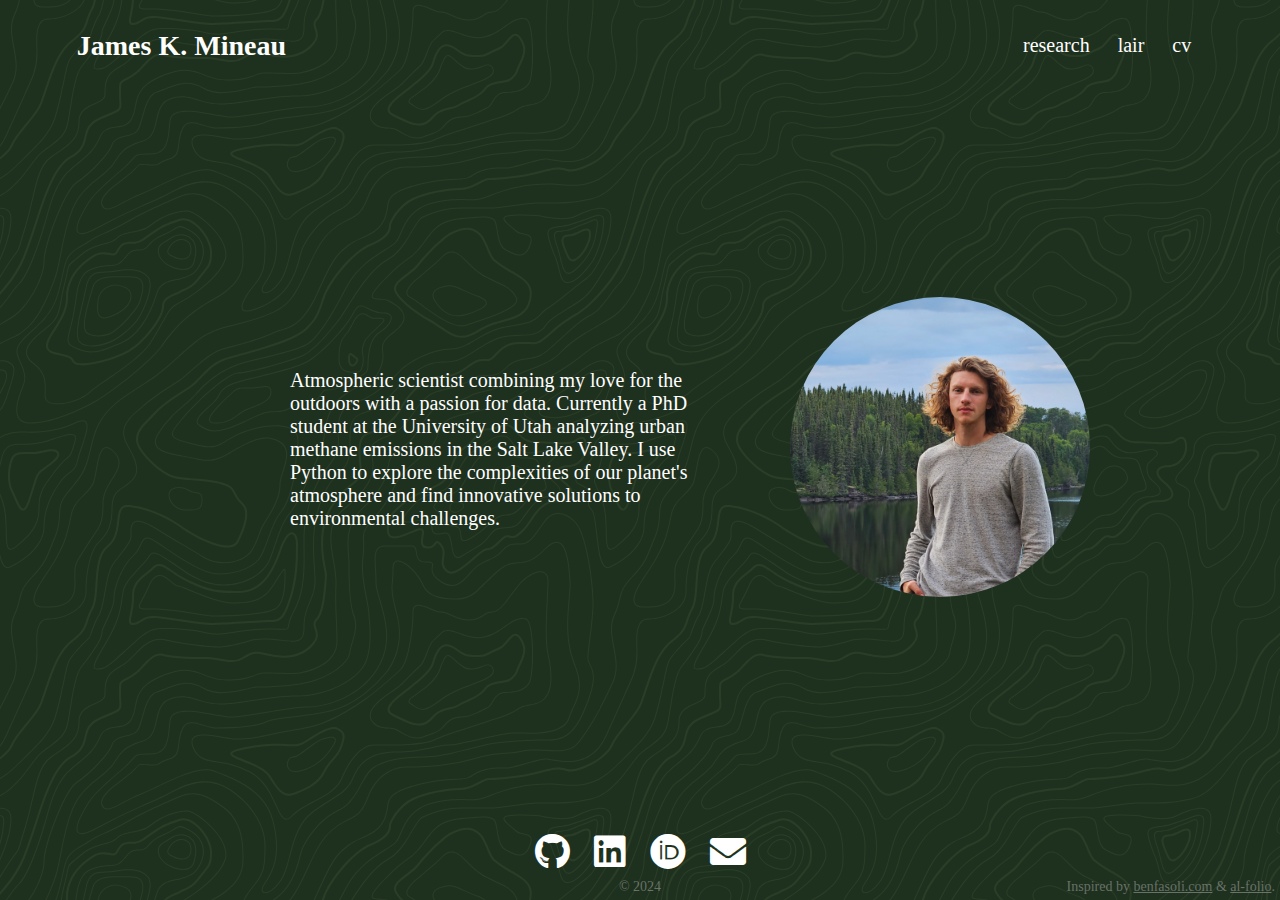
==== index.html @ b0f65f7c "landing page" ====
<!DOCTYPE html>

<html lang="en">
  <head>
    <meta charset="UTF-8">
    <meta name="viewport" content="width=device-width, initial-scale=1.0">
    <title>James Mineau</title>
    <link rel="stylesheet" href="styles.css">
    <link rel="stylesheet" href="https://cdnjs.cloudflare.com/ajax/libs/font-awesome/5.15.3/css/all.min.css">
  </head>
  <body>
    <section class="landing">
      <nav>
        <a href="index.html">
          <h1>James K. Mineau</h1>
        </a>
        <div class="nav-links">
          <ul>
            <li><a href="research">research</a></li>
            <li><a href="https://jamesmineau.chpc.utah.edu/lair">lair</a></li>
            <li><a href="cv">cv</a></li>
        </div>
      </nav>
      <main class="landing-content">
        <div class="landing-text">
          <p>Atmospheric scientist combining my love for the outdoors with a passion for data.
             Currently a PhD student at the University of Utah analyzing urban methane emissions in the Salt Lake Valley.
             I use Python to explore the complexities of our planet's atmosphere and find innovative solutions to environmental challenges.
            </p>
        </div>
        <div class="landing-image">
          <img src="assets/images/james.jpg" alt="James K. Mineau">
        </div>
      </main>
      <footer>
        <div class="footer-content">
          <div class="icons-container">
            <a class="footer-icon" href="https://github.com/jmineau" target="_blank"><i class="fab fa-github"></i></a>
            <a class="footer-icon" href="https://linkedin.com/in/james-mineau" target="_blank"><i class="fab fa-linkedin"></i></a>
            <a class="footer-icon" href="https://orcid.org/0000-0002-2289-2252" target="_blank"><i class="fab fa-orcid"></i></a>
            <a class="footer-icon" href="mailto:James.Mineau@utah.edu" target="_blank"><i class="fas fa-envelope"></i></a>
          </div>
          <div class="footer-text">
            <div class="footer-textbox"></div>
            <div class="footer-textbox copyright">
              <p>&copy; 2024</p>
            </div>
            <div class="footer-textbox attribution">
              <p>Inspired by <a href="https://benfasoli.com/">benfasoli.com</a> & <a href="https://github.com/alshedivat/al-folio\">al-folio</a>.</p>
            </div>
          </div>
        </div>
      </footer>
    </section>
  </body>
</html>
---- styles.css ----
* {
    margin: 0;
    padding: 0;
}

.landing {
    display: flex;
    flex-direction: column;
    justify-content: space-between;
    min-height: 100vh;
    width: 100%;
    /*Topography background from heropatterns.com (idea credit: Ben Fasoli)*/
    background-color: #1e301e;
    background-image: url("data:image/svg+xml,%3Csvg xmlns='http://www.w3.org/2000/svg' width='600' height='600' viewBox='0 0 600 600'%3E%3Cpath fill='%2396b56d' fill-opacity='0.1' d='M600 325.1v-1.17c-6.5 3.83-13.06 7.64-14.68 8.64-10.6 6.56-18.57 12.56-24.68 19.09-5.58 5.95-12.44 10.06-22.42 14.15-1.45.6-2.96 1.2-4.83 1.9l-4.75 1.82c-9.78 3.75-14.8 6.27-18.98 10.1-4.23 3.88-9.65 6.6-16.77 8.84-1.95.6-3.99 1.17-6.47 1.8l-6.14 1.53c-5.29 1.35-8.3 2.37-10.54 3.78-3.08 1.92-6.63 3.26-12.74 5.03a384.1 384.1 0 0 1-4.82 1.36c-2.04.58-3.6 1.04-5.17 1.52a110.03 110.03 0 0 0-11.2 4.05c-2.7 1.15-5.5 3.93-8.78 8.4a157.68 157.68 0 0 0-6.15 9.2c-5.75 9.07-7.58 11.74-10.24 14.51a50.97 50.97 0 0 1-4.6 4.22c-2.33 1.9-10.39 7.54-11.81 8.74a14.68 14.68 0 0 0-3.67 4.15c-1.24 2.3-1.9 4.57-2.78 8.87-2.17 10.61-3.52 14.81-8.2 22.1-4.07 6.33-6.8 9.88-9.83 12.99-.47.48-.95.96-1.5 1.48l-3.75 3.56c-1.67 1.6-3.18 3.12-4.86 4.9a42.44 42.44 0 0 0-9.89 16.94c-2.5 8.13-2.72 15.47-1.76 27.22.47 5.82.51 6.36.51 8.18 0 10.51.12 17.53.63 25.78.24 4.05.56 7.8.97 11.22h.9c-1.13-9.58-1.5-21.83-1.5-37 0-1.86-.04-2.4-.52-8.26-.94-11.63-.72-18.87 1.73-26.85a41.44 41.44 0 0 1 9.65-16.55c1.67-1.76 3.18-3.27 4.83-4.85.63-.6 3.13-2.96 3.75-3.57a71.6 71.6 0 0 0 1.52-1.5c3.09-3.16 5.86-6.76 9.96-13.15 4.77-7.42 6.15-11.71 8.34-22.44.86-4.21 1.5-6.4 2.68-8.6.68-1.25 1.79-2.48 3.43-3.86 1.38-1.15 9.43-6.8 11.8-8.72 1.71-1.4 3.26-2.81 4.7-4.3 2.72-2.85 4.56-5.54 10.36-14.67a156.9 156.9 0 0 1 6.1-9.15c3.2-4.33 5.9-7.01 8.37-8.07 3.5-1.5 7.06-2.77 11.1-4.02a233.84 233.84 0 0 1 7.6-2.2l2.38-.67c6.19-1.79 9.81-3.16 12.98-5.15 2.14-1.33 5.08-2.33 10.27-3.65l6.14-1.53c2.5-.63 4.55-1.2 6.52-1.82 7.24-2.27 12.79-5.06 17.15-9.05 4.05-3.72 9-6.2 18.66-9.9l4.75-1.82c1.87-.72 3.39-1.31 4.85-1.91 10.1-4.15 17.07-8.32 22.76-14.4 6.05-6.45 13.95-12.4 24.49-18.92 1.56-.96 7.82-4.6 14.15-8.33v-64.58c-4 8.15-8.52 14.85-12.7 17.9-2.51 1.82-5.38 4.02-9.04 6.92a1063.87 1063.87 0 0 0-6.23 4.98l-1.27 1.02a2309.25 2309.25 0 0 1-4.87 3.9c-7.55 6-12.9 10.05-17.61 13.19-3.1 2.06-3.86 2.78-8.06 7.13-5.84 6.07-11.72 8.62-29.15 10.95-11.3 1.5-20.04 4.91-30.75 11.07-1.65.94-7.27 4.27-6.97 4.1-2.7 1.58-4.69 2.69-6.64 3.66-5.63 2.8-10.47 4.17-15.71 4.17-17.13 0-41.44 11.51-51.63 22.83-12.05 13.4-31.42 27.7-45.25 31.16-7.4 1.85-11.85 7.05-14.04 14.69-1.26 4.4-1.58 8.28-1.58 13.82 0 .82.01.98.24 3.63.45 5.18.35 8.72-.77 13.26-1.53 6.2-4.89 12.6-10.59 19.43-13.87 16.65-22.88 46.58-22.88 71.68 0 2.39.02 4.26.06 8.75.12 10.8.1 15.8-.22 21.95-.56 11.18-2.09 20.73-5 29.3h-1.05c2.94-8.56 4.49-18.12 5.05-29.35.31-6.13.34-11.1.22-21.9-.04-4.48-.06-6.36-.06-8.75 0-25.32 9.07-55.47 23.12-72.32 5.6-6.72 8.88-12.99 10.38-19.03 1.09-4.4 1.18-7.85.74-12.93-.23-2.7-.24-2.86-.24-3.72 0-5.62.32-9.57 1.62-14.1 2.28-7.95 6.97-13.44 14.76-15.39 13.6-3.4 32.82-17.59 44.75-30.84C409 360.14 433.58 348.5 451 348.5c5.07 0 9.77-1.33 15.26-4.07 1.93-.96 3.9-2.05 6.58-3.62-.3.18 5.33-3.16 6.98-4.11 10.82-6.21 19.66-9.67 31.11-11.2 17.23-2.3 22.9-4.75 28.57-10.64 4.25-4.41 5.04-5.16 8.22-7.28 4.68-3.11 10.01-7.14 17.55-13.14a1113.33 1113.33 0 0 0 4.86-3.89l1.28-1.02a4668.54 4668.54 0 0 1 6.23-4.98c3.67-2.9 6.55-5.12 9.07-6.95 4.37-3.19 9.16-10.56 13.29-19.4v66.9zm0-116.23c-.62.01-1.27.06-1.95.13-6.13.63-13.83 3.45-21.83 7.45-3.64 1.82-8.46 2.67-14.17 2.71-4.7.04-9.72-.47-14.73-1.33-1.7-.3-3.26-.61-4.67-.93a31.55 31.55 0 0 0-3.55-.57 273.4 273.4 0 0 0-16.66-.88c-10.42-.16-17.2.74-17.97 2.73-.38.97.6 2.55 3.03 4.87 1.01.97 2.22 2.03 4.04 3.55a1746.07 1746.07 0 0 0 4.79 4.02c1.39 1.2 3.1 1.92 5.5 2.5.7.16.86.2 2.64.54 3.53.7 5.03 1.25 6.15 2.63 1.41 1.76 1.4 4.54-.15 8.88-2.44 6.83-5.72 10.05-10.19 10.33-3.63.23-7.6-1.29-14.52-5.06-4.53-2.47-6.82-7.3-8.32-15.26-.17-.87-.32-1.78-.5-2.86l-.43-2.76c-1.05-6.58-1.9-9.2-3.73-10.11-.81-.4-1.59-.74-2.36-1-2.27-.77-4.6-1.02-8.1-.92-2.29.07-14.7 1-13.77.93-20.55 1.37-28.8 5.05-37.09 14.99a133.07 133.07 0 0 0-4.25 5.44l-2.3 3.09-2.51 3.32c-4.1 5.36-7.06 8.48-10.39 11.12-.65.52-1.33 1.04-2.13 1.62l-4.11 2.94a106.8 106.8 0 0 0-5.16 3.99c-4.55 3.74-9.74 8.6-16.25 15.38-8.25 8.58-11.78 13.54-11.7 15.95.07 1.65 1.64 2.11 6.79 2.38 1.61.09 2.15.12 2.98.2 2.95.24 5.09.73 6.81 1.68 7.48 4.15 11.63 7.26 13.95 11.58 3.3 6.15.8 12.88-8.89 20.26-8.28 6.3-11.1 10.37-11.31 14.96-.06 1.17 0 1.93.26 4.43.69 6.47.25 10.65-2.8 17.42a44.23 44.23 0 0 1-4.16 7.53c-2.82 3.97-5.47 5.74-10.6 7.69-.43.16-3.34 1.23-4.27 1.59-1.8.68-3.38 1.36-5.01 2.14-4.18 2-8.4 4.6-13.1 8.24-8.44 6.51-13.23 14.56-15.98 25.06-1.1 4.2-1.55 6.81-2.8 15.21-1.26 8.6-2.17 12.64-4.08 16.55-2.1 4.28-11.93 26.59-12.97 28.88a382.7 382.7 0 0 1-6.37 13.41c-4.07 8.11-7.61 14.07-10.73 17.81-5.38 6.46-8.98 14.37-13.77 28.42a810.14 810.14 0 0 0-1.89 5.6c-1.8 5.35-2.96 8.6-4.26 11.85-6.13 15.32-25.43 26.31-46.46 26.31-11.2 0-20.58-2.74-31.02-8.55-5.6-3.13-4.55-2.42-22.26-14.54-14.33-9.8-17.7-10.73-20.47-6.9-.37.5-1.81 2.74-1.83 2.77a52.24 52.24 0 0 1-4.94 5.9c-.73.79-5.52 5.87-6.97 7.45-2.38 2.6-4.3 4.81-5.98 6.93a45.6 45.6 0 0 0-5.08 7.66c-1.29 2.57-1.9 5.25-2.66 10.6a997.6 997.6 0 0 1-.46 3.18h-1l.47-3.32c.77-5.45 1.4-8.2 2.75-10.9a46.54 46.54 0 0 1 5.2-7.84c1.7-2.14 3.63-4.38 6.03-6.98 1.45-1.59 6.24-6.68 6.96-7.46a51.58 51.58 0 0 0 4.84-5.78s1.47-2.26 1.86-2.8c3.25-4.5 7.08-3.44 21.84 6.67 17.67 12.08 16.62 11.38 22.19 14.48 10.3 5.73 19.5 8.43 30.53 8.43 20.65 0 39.57-10.77 45.54-25.69a219.7 219.7 0 0 0 4.24-11.8 6752.32 6752.32 0 0 0 1.88-5.6c4.83-14.16 8.47-22.14 13.96-28.73 3.05-3.66 6.56-9.57 10.6-17.61 1.97-3.93 4.04-8.31 6.35-13.38 1.03-2.28 10.88-24.61 12.98-28.91 1.85-3.79 2.75-7.76 4-16.25 1.24-8.44 1.7-11.07 2.81-15.32 2.8-10.7 7.71-18.94 16.33-25.6a73.18 73.18 0 0 1 13.29-8.35c1.66-.8 3.27-1.48 5.08-2.18.94-.36 3.86-1.43 4.28-1.59 4.95-1.88 7.44-3.55 10.14-7.33 1.35-1.9 2.68-4.3 4.06-7.37 2.97-6.58 3.39-10.59 2.72-16.9a27.13 27.13 0 0 1-.27-4.58c.22-4.94 3.21-9.24 11.7-15.7 9.33-7.11 11.66-13.34 8.62-19-2.2-4.09-6.25-7.12-13.55-11.17-1.57-.88-3.6-1.33-6.42-1.57-.8-.07-1.34-.1-2.95-.19-5.77-.3-7.63-.85-7.72-3.34-.1-2.81 3.5-7.87 11.97-16.69 6.53-6.8 11.75-11.69 16.33-15.45 1.79-1.47 3.42-2.72 5.2-4.03l4.12-2.94c.79-.58 1.46-1.08 2.1-1.59 3.26-2.6 6.16-5.65 10.21-10.94a383.2 383.2 0 0 0 2.5-3.32l2.31-3.09c1.8-2.39 3.04-4 4.29-5.48 8.47-10.17 16.98-13.96 37.27-15.3-.44.02 12-.9 14.32-.98 3.62-.1 6.05.16 8.46.98.8.27 1.62.62 2.47 1.04 2.27 1.14 3.17 3.87 4.27 10.85l.44 2.76c.17 1.07.33 1.97.5 2.83 1.44 7.69 3.62 12.29 7.8 14.57 6.76 3.68 10.6 5.15 13.99 4.94 4-.25 6.99-3.17 9.3-9.67 1.45-4.04 1.46-6.49.32-7.92-.9-1.12-2.28-1.62-5.57-2.27a55.8 55.8 0 0 1-2.67-.55c-2.54-.6-4.39-1.4-5.93-2.71a252.63 252.63 0 0 0-4.78-4.01 84.35 84.35 0 0 1-4.08-3.6c-2.73-2.6-3.86-4.43-3.28-5.95 1.02-2.64 7.82-3.54 18.93-3.37a230.56 230.56 0 0 1 16.73.88c2.76.39 3.2.49 3.68.6 1.4.3 2.95.62 4.62.91a82.9 82.9 0 0 0 14.56 1.32c5.56-.04 10.24-.86 13.73-2.6 8.1-4.05 15.89-6.9 22.17-7.56.7-.07 1.4-.11 2.05-.13v1zm0-100.94v1.5c-8.62 16.05-17.27 29.55-23.65 35.92-3.19 3.2-7.62 4.9-13.54 5.56-4.45.48-8.28.4-19.18-.2-9.91-.55-15.32-.44-20.52.78a84.05 84.05 0 0 1-15 2.11l-2.25.14c-12.49.75-19.37 1.78-32.72 5.74-4.5 1.33-9.27 2.49-14.3 3.48a246.27 246.27 0 0 1-32.6 3.97c-7.56.45-13.21.57-20.24.57-5.4 0-11.9 1.61-18 5.18-8.3 4.87-15.06 12.87-19.53 24.5a68.57 68.57 0 0 1-4.56 9.8c-3.6 6.2-6.92 8.99-13.38 12.18l-4.03 1.96a64.48 64.48 0 0 0-15.16 10.25c-8.2 7.33-13.72 16.63-22.54 35.6l-2.08 4.49c-7.3 15.7-11.5 23.3-17.35 29.87-7.7 8.66-20.25 14.42-40.31 20.08-4.37 1.23-19.04 5.08-19.24 5.13-6.92 1.87-11.68 3.34-15.63 4.92-10.55 4.22-18.71 10.52-36.38 26.52l-1.7 1.54c-8.58 7.76-13.41 11.9-18.81 15.88-3.95 2.9-8 5.67-12.97 8.91-2.06 1.34-10.3 6.6-12.33 7.94-11.52 7.5-18.53 13.04-24.62 20.08a62.01 62.01 0 0 0-6.44 8.85c-4.13 6.91-6.27 13.15-9.2 25.11l-1.54 6.26c-.6 2.45-1.15 4.54-1.72 6.58-2.97 10.7-6.9 17.36-14.78 26.91L69.6 491a148.51 148.51 0 0 0-4.19 5.3 23.9 23.9 0 0 0-3.44 6.28c-1.16 3.23-1.52 5.9-1.87 11.94-.58 10.05-1.42 15.04-4.63 22.67-1.57 3.72-5.66 14.02-6.41 15.8a73.46 73.46 0 0 1-3.57 7.4c-2.88 5.14-6.71 10.12-13.12 16.95-5.96 6.36-8.87 10.9-10.61 16a56.88 56.88 0 0 0-1.38 4.82l-.46 1.84h-1.03l.52-2.08c.52-2.09.92-3.49 1.4-4.9 1.8-5.25 4.78-9.9 10.84-16.36 6.35-6.78 10.13-11.7 12.97-16.77a72.5 72.5 0 0 0 3.52-7.29c.75-1.76 4.84-12.06 6.4-15.8 3.17-7.5 3.99-12.4 4.56-22.33.35-6.14.72-8.88 1.93-12.23a24.9 24.9 0 0 1 3.58-6.54c1.27-1.7 2.6-3.37 4.22-5.34l4.11-4.95c7.8-9.46 11.66-16 14.59-26.54.56-2.04 1.1-4.12 1.71-6.56l1.53-6.26c2.96-12.04 5.13-18.36 9.32-25.39 1.84-3.08 4-6.05 6.54-8.99 6.17-7.12 13.24-12.7 24.83-20.26 2.05-1.33 10.28-6.6 12.33-7.94 4.96-3.22 9-5.98 12.92-8.87 5.37-3.95 10.19-8.08 18.74-15.82l1.7-1.54c17.76-16.09 25.98-22.43 36.67-26.7 4-1.6 8.8-3.09 15.75-4.96.21-.06 14.87-3.9 19.22-5.13 19.9-5.61 32.32-11.31 39.85-19.78 5.76-6.48 9.93-14.02 17.18-29.64l2.09-4.5c8.87-19.07 14.44-28.46 22.77-35.9a65.48 65.48 0 0 1 15.38-10.4l4.04-1.97c6.3-3.1 9.47-5.77 12.96-11.77a67.6 67.6 0 0 0 4.48-9.67c4.56-11.84 11.47-20.02 19.97-25 6.25-3.66 12.93-5.32 18.5-5.32 7.01 0 12.65-.12 20.17-.57a245.3 245.3 0 0 0 32.47-3.96c5-.98 9.75-2.13 14.22-3.45 13.43-3.98 20.38-5.02 32.94-5.78l2.24-.14c5.76-.37 9.8-.9 14.85-2.09 5.31-1.25 10.79-1.35 22.6-.7 9.04.5 12.84.58 17.21.1 5.71-.62 9.94-2.26 12.95-5.26 6.44-6.45 15.3-20.37 24.35-36.72zm0 450.21c-1.28-4.6-2.2-10.55-3.33-20.25l-.24-2.04-.23-2.03c-1.82-15.7-3.07-21.98-5.55-24.47-2.46-2.46-3.04-5.03-2.52-8.64.1-.6.18-1.1.39-2.15.69-3.54.77-5.04.08-6.84-.91-2.38-3.31-4.41-7.79-6.26-5.08-2.09-6.52-4.84-4.89-8.44.66-1.45 1.79-3.02 3.52-5.01 1.04-1.2 5.48-5.96 5.08-5.53 6.15-6.7 8.98-11.34 8.98-16.48a15.2 15.2 0 0 1 6.5-12.89v1.26a14.17 14.17 0 0 0-5.5 11.63c0 5.47-2.93 10.29-9.24 17.16.38-.42-4.04 4.33-5.07 5.5-1.67 1.93-2.75 3.43-3.36 4.77-1.37 3.04-.23 5.22 4.36 7.1 4.71 1.95 7.32 4.16 8.34 6.83.78 2.04.7 3.67-.03 7.4-.2 1.03-.3 1.51-.38 2.09-.48 3.33.03 5.59 2.23 7.8 2.74 2.74 3.98 8.96 5.84 25.06l.24 2.03.23 2.04c.82 7.01 1.53 12.06 2.34 16.03v4.33zm0-62.16c-1.4-3.13-4.43-9.9-4.95-11.17-1.02-2.53-1.25-3.8-.91-5.18.2-.84 2.05-4.68 2.32-5.33a70.79 70.79 0 0 0 3.54-11.2v3.99a62.82 62.82 0 0 1-2.62 7.6c-.31.75-2.09 4.46-2.27 5.18-.28 1.12-.08 2.22.87 4.57.41 1.02 2.5 5.7 4.02 9.09v2.45zm0-85.09c-1.65 1.66-3.66 2.9-6.4 4.13-.25.1-13.97 5.47-20.4 8.43-9.35 4.32-16.7 5.9-23.03 5.25-5.08-.53-9.02-2.25-14.77-5.92l-3.2-2.07a77.4 77.4 0 0 0-5.44-3.27c-4.05-2.18-3.25-5.8 1.47-10.47 3.71-3.68 9.6-7.93 18.73-13.8l4.46-2.82c17.95-11.33 18.22-11.5 22.27-14.74 11.25-9 19.69-14.02 26.31-15.1v1.02c-6.37 1.1-14.62 6-25.69 14.86-4.1 3.28-4.34 3.44-22.36 14.8a652.4 652.4 0 0 0-4.45 2.83c-9.07 5.83-14.92 10.05-18.57 13.66-4.31 4.28-4.95 7.13-1.7 8.88 1.7.91 3.29 1.88 5.5 3.3l3.2 2.08c5.64 3.59 9.45 5.25 14.34 5.76 6.13.64 13.32-.9 22.52-5.15 6.46-2.98 20.18-8.35 20.4-8.44 3.04-1.37 5.1-2.71 6.81-4.69v1.47zm0-41.37v1c-6.56.26-12.11 3.13-19.71 9.08l-4.63 3.68a51.87 51.87 0 0 1-4.4 3.14c-.82.52-5.51 3.33-6.22 3.76-3.31 2-6.15 3.8-8.87 5.6a112.61 112.61 0 0 0-8.16 5.92c-4.61 3.72-7.4 6.9-7.97 9.35-.63 2.67 1.48 4.53 7.05 5.46 10.7 1.78 20.92-.05 30.45-4.65a61.96 61.96 0 0 0 17.1-12.2 41.8 41.8 0 0 0 5.36-7.42v1.92a38.94 38.94 0 0 1-4.64 6.19 62.95 62.95 0 0 1-17.39 12.41c-9.7 4.68-20.13 6.55-31.05 4.73-6.06-1-8.65-3.29-7.85-6.67.64-2.74 3.53-6.05 8.31-9.9 2.35-1.9 5.1-3.88 8.24-5.97 2.73-1.82 5.58-3.61 8.9-5.62.72-.44 5.4-3.24 6.22-3.75 1.26-.8 2.6-1.76 4.3-3.09.8-.62 3.9-3.1 4.63-3.67 7.77-6.1 13.49-9.04 20.33-9.3zm0-154.6v1c-1.75-.24-4.3.23-7.82 1.55-10.01 3.75-13.8 5.07-19.15 6.76-1.78.56-2.63.83-3.87 1.24-1.48.5-3.16.76-6.74 1.16a1550.34 1550.34 0 0 0-2.64.3c-7.8.94-11.28 2.47-11.28 6.07 0 4.45 2.89 13.18 7.96 25.81a57.34 57.34 0 0 1 2.33 7.6 258.32 258.32 0 0 1 .84 3.46c1.86 7.62 3.17 10.71 5.56 11.67 2.21.88 4.7.6 7.47-.72 3.48-1.69 7.22-4.94 11.2-9.47 1.52-1.7 2.97-3.49 4.59-5.57l3.16-4.1c2.59-3.23 6.07-12.21 8.39-20.23v3.45c-2.29 7.2-5.27 14.5-7.61 17.41-.44.55-2.67 3.46-3.15 4.09-1.63 2.1-3.1 3.9-4.62 5.62-4.08 4.61-7.9 7.94-11.53 9.7-2.99 1.44-5.77 1.75-8.28.74-2.84-1.13-4.2-4.34-6.15-12.35a2097.48 2097.48 0 0 1-.84-3.46c-.8-3.2-1.47-5.45-2.28-7.46-5.14-12.8-8.04-21.55-8.04-26.19 0-4.37 3.84-6.06 12.16-7.07a160.9 160.9 0 0 1 2.65-.3c3.5-.39 5.15-.64 6.53-1.1 1.26-.42 2.1-.7 3.88-1.26 5.34-1.68 9.11-3 19.1-6.74 3.53-1.32 6.22-1.84 8.18-1.61zM0 292c10.13-11.31 18.13-23.2 23.07-35.39 3.3-8.14 6.09-16.12 10.81-30.55l1.59-4.84c6.53-19.94 10.11-29.82 14.77-39.56 6.07-12.72 12.55-21.18 20.27-25.54 6.66-3.76 10.2-7.86 12.22-13.15a46.6 46.6 0 0 0 1.86-6.58c1.23-5.2 2.05-7.59 3.93-10.36 2.45-3.62 6.27-6.53 12.1-8.96 15.78-6.58 16.73-7.04 18.05-9.01.65-.98.83-2.15.74-4.51-.03-.73-.23-3.82-.24-4A93.8 93.8 0 0 1 119 94c0-10.04.18-11.37 2.37-13.15.52-.42 1.13-.8 2.07-1.3.27-.14 2.18-1.12 2.84-1.48a68.4 68.4 0 0 0 9.12-5.87c2.06-1.54 2.64-2.14 8.01-7.93 3.78-4.09 6.21-6.36 8.96-8.12 3.64-2.33 7.2-3.12 10.9-2.11 4.4 1.2 10.81 2 18.78 2.46 6.9.4 12.9.5 21.95.5 4.87 0 8.97.47 15.4 1.57 7.77 1.33 9.3 1.54 12.38 1.54 4.05 0 7.43-.88 10.68-2.95 5.06-3.22 8.11-4.67 11.2-5.2 3.62-.64 4.77-.46 16.55 2.06 17.26 3.7 30.85 1.36 41.06-9.7 5.1-5.53 5.48-8.9 3.48-14.8-.83-2.42-1.03-3.1-1.17-4.3-.29-2.52.5-4.71 2.71-6.93 2.65-2.65 4.72-9.17 6.22-18.29h2.03c-1.56 9.71-3.77 16.65-6.83 19.7-1.79 1.8-2.36 3.39-2.14 5.28.11 1 .3 1.63 1.07 3.9 2.22 6.53 1.76 10.66-3.9 16.8-10.77 11.66-25.07 14.13-42.95 10.3-11.42-2.45-12.55-2.62-15.78-2.06-2.77.48-5.62 1.84-10.47 4.92a20.93 20.93 0 0 1-11.76 3.27c-3.25 0-4.81-.22-12.73-1.57C212.74 59.46 208.73 59 204 59c-9.1 0-15.11-.1-22.07-.5-8.09-.47-14.62-1.29-19.2-2.54-5.62-1.53-10.17 1.38-17.85 9.66-5.5 5.94-6.08 6.53-8.28 8.18a70.38 70.38 0 0 1-9.38 6.03c-.68.37-2.58 1.35-2.84 1.49-.84.44-1.35.76-1.75 1.08C121.16 83.6 121 84.8 121 94c0 1.85.06 3.54.17 5.44 0 .17.2 3.28.24 4.03.1 2.75-.13 4.29-1.08 5.71-1.67 2.5-2.27 2.8-18.95 9.74-5.48 2.29-8.99 4.96-11.2 8.24-1.71 2.51-2.47 4.73-3.64 9.7-.83 3.5-1.21 4.92-1.94 6.83-2.18 5.73-6.05 10.19-13.1 14.18-7.3 4.12-13.55 12.28-19.46 24.66-4.6 9.64-8.17 19.46-14.67 39.32l-1.58 4.84c-4.75 14.47-7.54 22.48-10.86 30.69-5.28 13.01-13.95 25.65-24.93 37.6v-2.97zm0 78v-.5l1-.01c6.32 0 7.47 5.2 4.6 13.36a60.36 60.36 0 0 1-5.6 11.3v-1.92a57.76 57.76 0 0 0 4.65-9.72c2.69-7.6 1.71-12.02-3.65-12.02-.34 0-.67 0-1 .02v-46.59a340.96 340.96 0 0 0 13.71-8.34c13.66-9.46 29.79-37.6 29.79-53.59 0-18.1 21.57-72.64 32.23-79.42 12.71-8.09 32.24-27.96 35.8-37.75 1.93-5.3 5.5-7.27 14.42-9.37 6.15-1.44 8.64-2.42 10.67-4.79 1.5-1.74 2.72-4.79 4.33-10.3.23-.78 1.9-6.68 2.43-8.46 3.62-12.08 7.3-18.49 13.47-20.39 2.5-.76 3.03-.98 9.74-3.7 7.49-3.03 11.97-4.43 17.12-4.92 6.75-.65 13.13.75 19.55 4.67 5.43 3.32 12.19 4.72 20.17 4.56 6.03-.12 12.2-1.07 19.83-2.8 1.82-.4 7.38-1.74 8.26-1.94 2.69-.6 4.34-.89 5.48-.89 4.97 0 8.93-.05 14.2-.27 7.9-.32 15.56-.92 22.75-1.88 8.5-1.14 15.9-2.73 21.88-4.82 18.9-6.62 32.64-18.3 33.67-27.59.29-2.56.4-2.96 2.79-11.11 2.33-7.95 3.21-12.93 2.72-18.23-.2-2.24-.69-4.38-1.48-6.42-1.5-3.92-2.63-9.4-3.43-16.18h.9c.77 6.47 1.89 11.72 3.47 15.82a24.93 24.93 0 0 1 1.54 6.69c.5 5.46-.4 10.54-2.77 18.6-2.36 8.06-2.47 8.47-2.74 10.95-1.09 9.75-15.1 21.68-34.33 28.41-6.06 2.12-13.52 3.72-22.09 4.87-7.22.96-14.92 1.57-22.83 1.89-5.3.21-9.27.27-14.25.27-1.04 0-2.64.27-5.26.87-.87.2-6.43 1.53-8.26 1.94-7.68 1.73-13.92 2.7-20.03 2.82-8.15.17-15.1-1.27-20.71-4.7-6.23-3.81-12.4-5.16-18.93-4.54-5.04.48-9.44 1.86-16.84 4.86-6.75 2.74-7.29 2.95-9.82 3.73-5.73 1.76-9.28 7.96-12.81 19.72-.53 1.77-2.2 7.66-2.43 8.46-1.66 5.65-2.91 8.78-4.53 10.67-2.22 2.58-4.84 3.62-12.01 5.3-7.8 1.83-11.13 3.66-12.9 8.54-3.65 10.04-23.32 30.06-36.2 38.25C65.94 190 44.5 244.2 44.5 262c0 16.34-16.3 44.78-30.22 54.41-2.14 1.48-8.24 5.12-14.28 8.68v-1.16 46.09zm0-173.7v-1.11c7.42-3.82 14.55-10.23 21.84-18.98 3.8-4.56 14.21-18.78 15.79-20.55 1.8-2.04 4.06-3.96 7.42-6.45 1.08-.8 4.92-3.57 5.49-3.99 9.36-6.85 14-11.96 15.98-19.36.8-2.98 1.54-6.78 2.46-12.3.23-1.44 2-12.46 2.56-15.79 2.87-16.77 5.73-26.79 10.07-32.1C92.46 52.43 101.5 38.13 101.5 33c0-2.54.34-3.35 6.05-15.71.68-1.49 1.25-2.74 1.77-3.93 2.5-5.75 3.9-10.04 4.14-13.36h1c-.23 3.48-1.66 7.87-4.23 13.76-.52 1.2-1.09 2.45-1.78 3.95-5.54 12.01-5.95 12.99-5.95 15.29 0 5.47-9.09 19.84-20.11 33.31-4.2 5.12-7.03 15.06-9.86 31.64-.57 3.33-2.33 14.33-2.57 15.78-.92 5.56-1.67 9.38-2.48 12.4-2.05 7.68-6.82 12.93-16.35 19.91l-5.49 3.98c-3.3 2.45-5.51 4.34-7.27 6.31-1.53 1.73-11.94 15.93-15.76 20.53-7.52 9.02-14.88 15.6-22.61 19.46zm0 361.83v-4.33c.48 2.36 1 4.35 1.6 6.15 2 6.03 4.6 8.26 8.19 6.59C28.76 557.69 43.5 542.4 43.5 527c0-16.2 6.37-31.99 17.1-46.3 1.88-2.5 3.66-4.4 5.53-6 .73-.62 1.45-1.18 2.3-1.8l2-1.43c3.68-2.68 5.32-5.28 7.08-12.59.75-3.07 1.38-5.02 4.2-13.26l.63-1.88c3.24-9.58 4.56-14.97 4.17-18.65-.48-4.43-3.8-5.23-11.3-1.64a81.12 81.12 0 0 1-9.15 3.7c-13.89 4.67-26.96 5.8-42.66 5.42l-1.95-.05-1.45-.02a39.8 39.8 0 0 0-15.05 2.96A21.81 21.81 0 0 0 0 438.37v-1.26a23.55 23.55 0 0 1 4.55-2.57 40.77 40.77 0 0 1 16.92-3.02l1.95.05c15.6.38 28.57-.75 42.32-5.37a80.12 80.12 0 0 0 9.04-3.65c8.04-3.84 12.16-2.85 12.72 2.43.42 3.89-.92 9.34-4.21 19.08l-.64 1.88c-2.8 8.2-3.43 10.15-4.16 13.18-1.82 7.52-3.59 10.34-7.47 13.16l-2 1.43c-.84.6-1.54 1.15-2.25 1.75a35.45 35.45 0 0 0-5.37 5.84c-10.61 14.15-16.9 29.74-16.9 45.7 0 15.88-15 31.45-34.29 40.45-4.3 2.01-7.39-.66-9.56-7.18-.23-.68-.44-1.39-.65-2.13zm0-62.16v-2.45l1.46 3.27c2.1 4.8 3.46 10.33 4.26 16.77.66 5.3.84 9.3 1.04 18.5.2 9.32.5 12.75 1.63 15.05 1.28 2.6 3.67 2.35 8.29-1.5 17.14-14.3 21.82-22.9 21.82-38.62 0-7.17 1.1-12.39 3.7-17.68 2.27-4.67 3.65-6.62 13.4-19.62a69.8 69.8 0 0 1 7.6-8.79 44.76 44.76 0 0 1 3.54-3.06c.38-.3.64-.52.89-.74a10.47 10.47 0 0 0 2.63-3.32 35.78 35.78 0 0 0 2.26-5.94l.37-1.2.36-1.15c.29-.91.48-1.55.66-2.16.45-1.53.74-2.68.91-3.66.38-2.2.12-3.49-.85-4.15-2.35-1.61-9.28-.24-23.8 4.94-9.54 3.4-16.12 4.17-27.85 4.26-7.71.06-10.43.4-13.25 2.12-3.48 2.12-5.84 6.4-7.58 14.26-.5 2.2-.99 4.19-1.49 5.98v-3.98l.51-2.22c1.8-8.1 4.28-12.6 8.04-14.9 3.04-1.85 5.86-2.2 13.77-2.26 11.61-.09 18.1-.84 27.51-4.2 14.93-5.32 21.95-6.71 24.7-4.83 1.38.94 1.71 2.6 1.28 5.15a33.69 33.69 0 0 1-.94 3.78l-.66 2.17-.36 1.15-.37 1.2a36.64 36.64 0 0 1-2.33 6.1c-.8 1.53-1.61 2.52-2.86 3.61l-.92.77-1.02.83c-.9.74-1.65 1.4-2.47 2.18a68.84 68.84 0 0 0-7.48 8.66c-9.7 12.93-11.07 14.87-13.31 19.46-2.52 5.15-3.59 10.22-3.59 17.24 0 16.04-4.82 24.91-22.18 39.38-5.04 4.2-8.18 4.55-9.83 1.18-1.22-2.5-1.52-5.94-1.73-15.47-.2-9.16-.38-13.15-1.03-18.4-.79-6.34-2.12-11.8-4.19-16.49L0 495.98zM379.27 0h1.04l1.5 5.26c3.28 11.56 4.89 19.33 5.26 27.8.49 11.01-1.52 21.26-6.63 31.17-7.8 15.13-20.47 26.5-36.22 34.1-12.38 5.96-26.12 9.17-36.22 9.17-6.84 0-17.24 1.38-37.27 4.62l-2.27.37c-24.5 3.99-31.65 5-37.46 5-3.49 0-4.08-.08-19.54-2.8-3.56-.64-6.32-1.1-9-1.5-20.23-2.96-31-1.2-31.96 7.86-.1.85-.18 1.72-.29 2.81l-.27 2.73c-1.1 10.9-2.02 15.73-4.31 19.96-2.9 5.34-7.77 7.95-15.63 7.95-10.2 0-12.92.6-15.5 3.17.52-.51-5.03 5.85-8.16 8.7-2.75 2.5-14.32 12.55-15.77 13.83a341.27 341.27 0 0 0-6.54 5.92c-6.97 6.49-11.81 11.76-14.6 16.15-5.92 9.3-10.48 18.04-11.69 24.08-1.66 8.3 3.67 9.54 19.02 1.21a626.23 626.23 0 0 1 44.54-21.9c3.5-1.56 14.04-6.2 15.68-6.95 5.05-2.25 8.3-3.8 10.78-5.15l1.95-1.07 2.18-1.18c1.76-.94 3.38-1.76 5-2.55 18.1-8.72 34.48-10.46 50.33-1.2 22.89 13.34 38.28 37.02 38.28 56.44 0 19.12-.73 25.13-5.18 33.2a45.32 45.32 0 0 1-4.94 7.12c-6.47 7.77-11.81 16.2-12.76 21.27-1.2 6.34 4.69 7.03 20.17-.05 13.31-6.08 22.4-14.95 28.5-26.32a80.51 80.51 0 0 0 6.1-15.13c.9-2.98 3.17-11.65 3.41-12.48a29.02 29.02 0 0 1 1.75-4.83c7.47-14.93 21.09-30.5 36.25-37.24 7.61-3.38 13-9.65 19.4-20.79.84-1.48 4.26-7.64 5.14-9.17 3.52-6.1 6.22-9.7 9.37-11.98 10.15-7.4 28.7-11.1 50.29-11.1 7.52 0 16.54-1.24 27.51-3.58a420.1 420.1 0 0 0 14.96-3.52c-1.3.33 15.54-3.98 19.42-4.89 14.15-3.33 41.07-5.01 64.11-5.01 17.36 0 27.82-9.23 38.53-38.67 6.62-18.21 6.62-26.37 2.69-34.35l-1.18-2.37A13.36 13.36 0 0 1 587.5 58c0-4.03 0-4.01 2.5-24.56.46-3.73.8-6.74 1.12-9.64.9-8.45 1.38-15.2 1.38-20.8 0-.94-.02-1.94-.04-3h1c.03 1.06.04 2.06.04 3 0 5.65-.48 12.43-1.39 20.9-.3 2.91-.66 5.93-1.11 9.66-2.5 20.45-2.5 20.47-2.5 24.44 0 1.97.45 3.57 1.45 5.68.24.51 1.16 2.35 1.17 2.36 4.06 8.24 4.06 16.68-2.65 35.13-10.84 29.8-21.63 39.33-39.47 39.33-22.96 0-49.83 1.68-63.89 4.99-3.86.9-20.69 5.2-19.4 4.88a421.05 421.05 0 0 1-14.99 3.53c-11.04 2.35-20.11 3.6-27.72 3.6-21.4 0-39.76 3.67-49.7 10.9-3 2.19-5.64 5.7-9.1 11.68-.87 1.52-4.29 7.68-5.14 9.17-6.49 11.3-12 17.71-19.86 21.2-14.9 6.63-28.38 22.03-35.75 36.77a28.17 28.17 0 0 0-1.69 4.67c-.23.8-2.5 9.49-3.4 12.5a81.48 81.48 0 0 1-6.19 15.3c-6.2 11.56-15.44 20.58-28.96 26.76-16.1 7.36-23 6.55-21.58-1.04 1-5.29 6.4-13.83 12.99-21.73a44.33 44.33 0 0 0 4.82-6.96c4.35-7.88 5.06-13.77 5.06-32.72 0-19.04-15.19-42.4-37.72-55.55-15.57-9.08-31.62-7.38-49.45 1.21a132.9 132.9 0 0 0-7.14 3.71l-1.95 1.07a158.83 158.83 0 0 1-10.85 5.19c-1.65.74-12.18 5.38-15.69 6.95a625.25 625.25 0 0 0-44.46 21.86c-15.95 8.66-22.37 7.16-20.48-2.29 1.24-6.2 5.83-15.02 11.82-24.42 2.85-4.48 7.74-9.8 14.77-16.34 1.98-1.85 4.12-3.79 6.56-5.94 1.46-1.29 13.02-11.33 15.75-13.82 3.09-2.8 8.6-9.14 8.14-8.67 2.82-2.82 5.75-3.46 16.2-3.46 7.5 0 12.04-2.43 14.75-7.42 2.2-4.07 3.11-8.84 4.2-19.59l.26-2.73.3-2.81c.56-5.42 4.47-8.5 11.23-9.6 5.44-.88 12.51-.51 21.86.86 2.7.4 5.47.86 9.04 1.49 15.33 2.7 15.96 2.8 19.36 2.8 5.73 0 12.9-1.03 37.3-5l2.27-.36c20.1-3.26 30.52-4.64 37.43-4.64 9.95 0 23.54-3.18 35.78-9.08 15.57-7.5 28.09-18.73 35.78-33.65 5.02-9.75 7-19.82 6.51-30.67-.37-8.37-1.96-16.08-5.23-27.57L379.27 0zm13.68 0h1.02c.78 3.9 1.92 8.7 3.51 14.88 3.63 14.05 3.06 27.03-.75 38.77a61 61 0 0 1-11.35 20.68 138.36 138.36 0 0 1-19.32 18.77c-11.32 9.02-23.36 15.49-35.95 18.39a258.63 258.63 0 0 1-22.57 4.07c-3.17.44-6.36.85-10.3 1.32l-9.39 1.12c-11.53 1.41-17.45 2.55-21.64 4.46-9.28 4.21-28.35 6.04-49.21 6.04-1.37 0-2.8-.12-4.3-.35-2.62-.41-5-1.03-9.14-2.29-7.34-2.21-9.63-2.75-12.63-2.56-3.9.23-6.63 2.29-8.47 6.89-1.86 4.66-2.42 7.53-3.34 14.98-1.1 8.98-2.87 12.12-9.97 14.3a40.12 40.12 0 0 0-6.8 2.66c-.63.33-1.16.64-1.76 1.02l-1.34.86c-1.9 1.14-3.86 1.49-9.25 1.49-3.2 0-8.83-.55-9.51-.39-1.22.28-.75-.14-7.14 6.24-1.5 1.5-3.49 3.18-6.32 5.37-1.52 1.18-7.16 5.43-7.94 6.03-4.96 3.78-8.33 6.6-11.06 9.38-4.88 4.98-6.85 9.15-5.56 12.7 1.34 3.67 4.07 4.42 8.9 2.82a55.72 55.72 0 0 0 7.77-3.48c1.5-.77 7.78-4.13 9.37-4.96a116.8 116.8 0 0 1 12.31-5.68 162.2 162.2 0 0 0 11.04-4.84c2.04-.97 10.74-5.16 13-6.22 4.41-2.1 8.1-3.78 11.65-5.29 17.14-7.3 29.32-9.9 37.67-6.65l5.43 2.1c2.3.88 4.17 1.62 6.02 2.38a150.9 150.9 0 0 1 13.07 6c18.34 9.63 30.35 22.13 34.79 39.87 6.96 27.85 3.6 45.53-8.08 62.4-3.97 5.75-3.52 9.2.06 8.97 4.14-.28 10.21-4.95 15.11-12.52 3.1-4.8 5.1-10.45 8.05-21.53l1.69-6.35c.66-2.47 1.24-4.52 1.83-6.5 4.93-16.56 11-27.28 21.56-34.76 7.15-5.06 23.73-15.5 25.48-16.75 6.74-4.81 10.53-9.44 14.34-18 7.74-17.44 21.09-24.34 44.47-24.34 9.36 0 17.91-1.13 29.53-3.49a624.86 624.86 0 0 0 6.2-1.28c2.4-.5 4.07-.84 5.66-1.13 4.03-.74 7.04-1.1 9.61-1.1 4.44 0 9.39-1 31.39-5.99l2.95-.66c16.34-3.67 25.64-5.35 31.66-5.35 1.54 0 2.4.01 6.4.1 7.8.15 12.27.13 17.33-.2 16.41-1.06 26.73-5.36 29.8-14.56a87.1 87.1 0 0 1 3.55-8.83c-.15.31 2.29-4.96 2.9-6.38 5.38-12.3 5.57-21.92-1.44-39.44a86.4 86.4 0 0 1-5.26-20.72c-1.61-11.98-1.38-23.14.1-40.35l.2-2.12h1l-.2 2.2c-1.48 17.15-1.7 28.24-.11 40.14a85.4 85.4 0 0 0 5.2 20.47c7.1 17.78 6.91 27.67 1.43 40.22-.62 1.43-3.06 6.72-2.91 6.4a86.17 86.17 0 0 0-3.52 8.73c-3.23 9.72-13.9 14.15-30.68 15.24-5.1.33-9.58.35-17.42.2-3.98-.09-4.84-.1-6.37-.1-5.91 0-15.18 1.67-31.44 5.32l-2.95.67c-22.16 5.02-27.05 6.01-31.61 6.01-2.5 0-5.45.36-9.43 1.09-1.58.29-3.25.62-5.64 1.11a4894.21 4894.21 0 0 0-6.2 1.29c-11.68 2.37-20.3 3.51-29.73 3.51-23.02 0-36 6.71-43.53 23.66-3.9 8.8-7.82 13.58-14.7 18.5-1.78 1.27-18.36 11.7-25.48 16.75-10.34 7.32-16.3 17.87-21.19 34.23-.58 1.96-1.15 4-1.82 6.47l-1.69 6.35c-2.98 11.18-5 16.9-8.17 21.81-5.05 7.81-11.37 12.68-15.89 12.98-4.7.31-5.3-4.23-.94-10.53 11.52-16.64 14.82-34.03 7.92-61.6-4.35-17.42-16.16-29.72-34.27-39.22-4-2.1-8.2-4-12.99-5.97-1.84-.75-3.7-1.49-6-2.38l-5.43-2.08c-8.03-3.12-20.02-.58-36.92 6.63-3.52 1.5-7.21 3.19-11.61 5.27l-13 6.22c-4.71 2.22-8.16 3.75-11.11 4.88a115.87 115.87 0 0 0-12.21 5.63c-1.58.83-7.86 4.18-9.37 4.96a56.55 56.55 0 0 1-7.9 3.54c-5.3 1.75-8.62.85-10.17-3.43-1.46-4.02.66-8.5 5.8-13.74 2.75-2.82 6.16-5.66 11.15-9.48.79-.6 6.43-4.85 7.94-6.02a66.96 66.96 0 0 0 6.23-5.28c6.74-6.74 6.1-6.16 7.61-6.51.87-.2 6.69.36 9.74.36 5.22 0 7.03-.32 8.74-1.35l1.31-.84c.62-.4 1.18-.72 1.84-1.07a41.07 41.07 0 0 1 6.96-2.72c6.64-2.04 8.22-4.84 9.28-13.47.93-7.53 1.5-10.47 3.4-15.24 1.99-4.95 5.04-7.26 9.34-7.51 3.17-.2 5.5.35 12.97 2.6a63.54 63.54 0 0 0 9.02 2.26c1.45.22 2.83.34 4.14.34 20.71 0 39.7-1.82 48.8-5.96 4.32-1.96 10.29-3.1 21.93-4.53l9.4-1.12c3.92-.48 7.11-.88 10.27-1.32 8.16-1.14 15.4-2.43 22.49-4.06 12.42-2.86 24.33-9.26 35.55-18.2a137.4 137.4 0 0 0 19.18-18.64 60.02 60.02 0 0 0 11.15-20.32c3.76-11.57 4.32-24.36.75-38.23A284.86 284.86 0 0 1 392.95 0zM506.7 0h1.26c-.5.66-.9 1.18-1.17 1.51-3.95 4.96-6.9 7.92-9.82 9.57A10.02 10.02 0 0 1 492 12.5c-2.38 0-4.24.67-6.71 2.21l-2.65 1.71c-4.38 2.8-8.01 4.08-13.64 4.08-5.6 0-9.99-1.26-16.08-4.05a202.63 202.63 0 0 1-2.3-1.06l-2.18-.98c-1.6-.7-2.92-1.17-4.17-1.48a13.42 13.42 0 0 0-3.27-.43c-2.3 0-4.3-.68-11-3.37l-1.56-.62c-5-1.97-8.1-2.82-10.52-2.66-2.93.2-4.42 2.03-4.42 6.15 0 20.76-5.21 50.42-12.15 57.35-7.58 7.59-26.55 23.7-34.06 29.06-13.16 9.4-31.17 20.2-44.11 25.06a106.87 106.87 0 0 1-13.32 4.03c-3.28.78-6.6 1.43-11.25 2.24-.53.1-8.8 1.5-11.5 1.99-4.86.87-9.3 1.74-14 2.76-20.62 4.48-25.07 5.01-38.11 5.01-2.49 0-2.9-.07-14.05-2-2.42-.42-4.31-.73-6.15-1-8.11-1.19-13.83-1.36-17.64-.2-4.54 1.4-5.93 4.65-3.7 10.52 2.02 5.28 4.84 8.61 8.84 10.74 3.26 1.74 6.75 2.6 13.82 3.71 9.42 1.48 10.94 1.75 15.5 2.92a78.2 78.2 0 0 1 18.62 7.37c8.3 4.58 14.58 11.5 19.98 20.89 2.73 4.73 9.46 19.33 10.54 21.19 3.4 5.85 6.26 6.63 10.89 2 4.95-4.94 10.35-8.37 21.13-14.06.47-.25 2.06-1.1 2.12-1.12 7.98-4.21 11.92-6.51 15.87-9.54 5.11-3.9 8.66-8.1 10.77-13.11 8.52-20.24 20.75-33.31 32.46-33.31l5.5.03c10.53.08 17.35.02 24.9-.31 13.66-.62 23.78-2.09 29.39-4.67 5.85-2.7 13.42-5.49 24.18-9.02 3.46-1.14 6.29-2.05 12.7-4.1 7.7-2.45 11.08-3.54 15.17-4.9a1059.43 1059.43 0 0 1 11.33-3.72c3.67-1.2 5.96-2 8.03-2.78a59.88 59.88 0 0 0 6.66-2.94c1.87-.98 3.76-2.1 5.86-3.5 3.48-2.33 6.15-3.13 12.04-4.13l1.15-.2c5.71-1.01 9-2.3 12.76-5.63 7.82-6.96 8.58-23.18 3.84-44.52-1.7-7.67-2.1-19.28-1.57-35.47A837.22 837.22 0 0 1 546.76 0h1l-.15 3.06c-.32 6.42-.53 11.02-.68 15.62-.51 16.1-.12 27.65 1.56 35.21 4.82 21.68 4.04 38.2-4.16 45.48-3.91 3.48-7.37 4.84-13.24 5.87l-1.16.2c-5.76.99-8.32 1.75-11.65 3.98a63.73 63.73 0 0 1-5.96 3.56 60.86 60.86 0 0 1-6.77 2.99c-2.09.79-4.39 1.58-8.07 2.79a5398.31 5398.31 0 0 1-11.32 3.71c-4.1 1.37-7.48 2.46-15.18 4.92-6.42 2.04-9.24 2.95-12.7 4.08-10.73 3.53-18.27 6.3-24.07 8.98-5.76 2.66-15.97 4.14-29.77 4.77-7.56.33-14.4.39-24.95.31l-5.49-.03c-11.19 0-23.16 12.79-31.54 32.7-2.19 5.19-5.84 9.52-11.08 13.52-4.02 3.07-7.99 5.39-16.01 9.62l-2.12 1.12c-10.7 5.65-16.04 9.04-20.9 13.9-5.14 5.14-8.75 4.15-12.45-2.22-1.12-1.92-7.85-16.5-10.54-21.2-5.33-9.24-11.48-16.02-19.6-20.5a77.2 77.2 0 0 0-18.4-7.28c-4.5-1.17-6.02-1.43-15.4-2.9-7.17-1.12-10.74-2-14.13-3.81-4.22-2.25-7.2-5.77-9.3-11.27-2.43-6.39-.78-10.26 4.34-11.83 4-1.22 9.82-1.05 18.08.17 1.84.27 3.74.58 6.17 1 11.02 1.9 11.48 1.98 13.88 1.98 12.96 0 17.35-.52 37.9-4.99 4.71-1.02 9.16-1.9 14.03-2.77 2.71-.48 10.98-1.9 11.5-1.98 4.64-.81 7.95-1.46 11.2-2.23 4.55-1.07 8.76-2.34 13.2-4 12.83-4.81 30.79-15.59 43.88-24.94 7.47-5.33 26.4-21.4 33.94-28.94C407.3 61.98 412.5 32.49 412.5 12c0-4.61 1.86-6.9 5.35-7.15 2.63-.18 5.8.7 10.96 2.73l1.56.62c6.53 2.62 8.53 3.3 10.63 3.3 1.14 0 2.3.16 3.5.46 1.32.33 2.68.82 4.34 1.53a90.97 90.97 0 0 1 3.34 1.52l1.15.54c5.98 2.73 10.23 3.95 15.67 3.95 5.41 0 8.87-1.21 13.1-3.92.2-.13 2.1-1.38 2.66-1.72 2.62-1.63 4.64-2.36 7.24-2.36 1.47 0 2.94-.43 4.47-1.3 2.78-1.56 5.67-4.45 9.54-9.31l.7-.89zM324.54 600h-2.03c.49-2.96.91-6.2 1.28-9.66.44-4.1.76-8.25.98-12.21.08-1.39.14-2.65-.35-7.29-.47-1.94-.93-4.14-1.36-6.54-2.01-11.26-2.66-22.9-1.14-33.78a60.76 60.76 0 0 1 5.18-17.95 70.78 70.78 0 0 1 12.6-18.22c3.38-3.6 5.53-5.5 11.83-10.79 4.5-3.78 6.35-5.56 7.52-7.5.64-1.07.95-2.06.95-3.06 0-1.75 0-1.74-.75-9.23-.36-3.7-.57-6.3-.68-8.96-.5-12.1 1.62-19.6 8.11-21.76 15.9-5.3 25.89-12.1 33.45-25.54C409.6 390.65 425.85 376 436 376c12.36 0 20-1.96 29.41-8.8 6.76-4.92 9.5-6.6 12.47-7.46 2.22-.64 3.8-.74 9.12-.74 1.86 0 3.53-.83 5.57-2.62 1.08-.96 5.11-5.12 5.6-5.6 6.04-5.85 11.98-8.78 20.83-8.78 2.45 0 4.54.04 7.32.12 7.51.23 8.87.17 11.27-.7 3.03-1.1 5.53-3.03 14.75-11.17 8-7.06 10.72-8.92 22.87-16.47 1.44-.9 2.59-1.63 3.69-2.37a69.45 69.45 0 0 0 9.46-7.5c4.12-3.88 8.02-7.85 11.64-11.9v2.98a201.58 201.58 0 0 1-10.27 10.38c-3.18 3-6.2 5.35-9.72 7.7-1.12.76-2.28 1.5-3.75 2.4-12.05 7.5-14.71 9.32-22.6 16.28-9.46 8.35-12.01 10.32-15.39 11.55-2.74 1-4.19 1.06-12.01.82-2.76-.08-4.83-.12-7.26-.12-8.27 0-13.75 2.7-19.43 8.22-.44.43-4.52 4.64-5.68 5.66-2.37 2.09-4.46 3.12-6.89 3.12-5.1 0-6.6.1-8.56.66-2.67.78-5.29 2.37-11.85 7.15-9.8 7.13-17.85 9.19-30.59 9.19-9.22 0-24.96 14.2-34.13 30.49-7.84 13.94-18.24 21.02-34.55 26.46-5.31 1.77-7.21 8.51-6.75 19.78.1 2.6.31 5.19.68 8.84.75 7.62.75 7.58.75 9.43 0 1.38-.42 2.73-1.24 4.09-1.33 2.2-3.26 4.07-7.94 8-6.25 5.24-8.36 7.12-11.67 10.63a68.8 68.8 0 0 0-12.25 17.71 58.8 58.8 0 0 0-5 17.36c-1.49 10.66-.85 22.09 1.13 33.15.43 2.37.88 4.53 1.33 6.44.16.66.3 1.25.6 4.06a249.3 249.3 0 0 1-1.17 16.12c-.37 3.37-.78 6.53-1.25 9.44zm-13.4 0h-1.05l.12-.28c3.07-7.16 4.29-11.83 4.29-18.72 0-3.57-.07-4.93-.76-15.65-.77-12.04-1-19.64-.55-28.3.58-11.5 2.4-22.1 5.81-32.16 1.3-3.8 2.8-7.5 4.55-11.1 3.46-7.14 6.83-12.39 10.42-16.6a59.02 59.02 0 0 1 4.35-4.56c.43-.4 3-2.8 3.67-3.45 5.72-5.6 7.51-11.52 7.51-29.18 0-18.84 2.9-23.77 15.82-28.24 1.09-.37 1.92-.67 2.77-.98a51.3 51.3 0 0 0 6.1-2.7c4.95-2.6 9.64-6.22 14.44-11.42 25.5-27.63 37.15-35.16 56.37-35.16 8.28 0 14.54-1.95 22-6.3 1.78-1.03 13.82-8.82 18.16-11.27 2.83-1.59 5.66-3.03 8.63-4.39 7.92-3.6 13.97-4.45 26.6-4.8 7.53-.2 10.7-.49 14.26-1.58 4.55-1.4 8.06-4 10.93-8.43 2.2-3.41 6.85-7.08 14.66-12.06 1.61-1.03 3.27-2.05 5.65-3.5 9.53-5.85 11.56-7.13 14.81-9.57 5.34-4 9.3-8.37 13.68-14.77a204.2 204.2 0 0 0 5.62-8.75v1.9c-1.97 3.17-3.4 5.38-4.8 7.42-4.42 6.48-8.46 10.92-13.9 15-3.29 2.46-5.32 3.75-14.89 9.61a375.06 375.06 0 0 0-5.63 3.5c-7.7 4.9-12.26 8.52-14.36 11.76-3 4.63-6.7 7.39-11.48 8.85-3.68 1.12-6.9 1.42-14.53 1.63-12.5.34-18.44 1.18-26.2 4.7a111.08 111.08 0 0 0-8.56 4.35c-4.3 2.43-16.34 10.22-18.15 11.27-7.6 4.43-14.03 6.43-22.5 6.43-18.87 0-30.3 7.4-55.63 34.84-4.88 5.28-9.67 8.97-14.7 11.62-2 1.05-4 1.92-6.23 2.75-.86.32-1.7.62-5.37 1.87-5.08 1.76-7.44 3.25-9.28 6.37-2.23 3.78-3.29 9.94-3.29 20.05 0 17.9-1.87 24.07-7.8 29.89-.69.67-3.27 3.06-3.69 3.46a58.04 58.04 0 0 0-4.28 4.49c-3.53 4.14-6.86 9.32-10.28 16.38a95.19 95.19 0 0 0-4.5 10.99c-3.38 9.97-5.18 20.48-5.76 31.9-.44 8.6-.22 16.17.55 28.17.69 10.76.76 12.12.76 15.72 0 6.35-1.02 10.87-4.35 19zm25.08 0h-1c-.04-4.73.06-9.39.28-15.02.26-6.41-.4-11.79-2.53-24.37l-.31-1.86c-2.12-12.55-2.76-19.35-1.97-26.47 1.03-9.25 4.75-16.68 12-22.67 22.04-18.2 29.81-30.18 29.81-44.61 0-2.6-.3-4.81-.98-8.17-.97-4.79-1.1-5.68-.97-7.57.2-2.56 1.27-4.7 3.56-6.72 2.67-2.35 7.05-4.6 13.72-7.01 9.72-3.5 15.52-9.18 24.3-21.57l1.78-2.5c4.48-6.33 7.1-9.63 10.43-12.78 4.31-4.07 8.98-6.77 14.54-8.17 13.3-3.32 20.37-5.47 25.34-7.64a49.5 49.5 0 0 0 5.28-2.7c1.1-.65 1.75-1.04 4.24-2.6 2.7-1.68 5.22-2.08 11.38-2.28 5.44-.18 7.9-.43 10.97-1.41a21.47 21.47 0 0 0 9.54-6.22c4.87-5.3 10.03-7.61 17.79-8.9 1.07-.18 1.88-.3 3.86-.58 6.9-.97 9.94-1.69 13.48-3.62 4.5-2.45 6.79-4.44 23.46-19.68l3.14-2.85c9.65-8.71 16.12-13.83 21.42-16.48 4.25-2.12 7.6-4.69 11.22-8.6v1.45c-3.42 3.57-6.69 6-10.78 8.05-5.18 2.59-11.61 7.67-21.2 16.32l-3.12 2.85c-16.8 15.35-19.05 17.3-23.66 19.82-3.68 2-6.8 2.75-13.82 3.73-1.97.28-2.78.4-3.84.57-7.56 1.26-12.52 3.48-17.21 8.6a22.47 22.47 0 0 1-9.97 6.5c-3.2 1-5.72 1.27-11.25 1.45-5.98.2-8.39.57-10.89 2.13a144 144 0 0 1-4.25 2.61 50.48 50.48 0 0 1-5.39 2.75c-5.04 2.2-12.15 4.37-25.5 7.7-9.74 2.44-15.26 7.65-24.4 20.56l-1.77 2.5c-8.9 12.54-14.82 18.34-24.78 21.93-6.57 2.36-10.85 4.57-13.4 6.82-2.1 1.86-3.05 3.74-3.22 6.04-.13 1.76 0 2.63.95 7.3.7 3.42 1 5.7 1 8.37 0 14.79-7.93 27-30.18 45.39-7.03 5.8-10.64 13-11.64 22-.78 7-.14 13.73 1.96 26.2l.32 1.85c2.15 12.65 2.8 18.07 2.54 24.58-.22 5.57-.32 10.2-.28 14.98zM95.9 600h-2.04c.68-3.82 1.14-8.8 1.61-15.98.2-3.11.27-4.06.39-5.6 1.3-17.54 4.04-27.14 11.5-33.2 4.65-3.77 7.22-8.92 8.67-16 .51-2.52.7-3.87 1.33-9.17.66-5.5 1.16-8.06 2.24-10.36 1.45-3.09 3.82-4.69 7.39-4.69 14.28 0 38.48 9.12 53.6 20.2 8.66 6.35 21.26 13.32 31.74 17.11 13.03 4.71 21.89 4.41 24.75-1.73 1.7-3.64 1.92-4.11 2.65-5.77 2.93-6.67 4.69-12.2 5.25-17.5.23-2.17.24-4.23.02-6.2-.32-2.75-1.42-4.55-4.08-7.35l-1.32-1.37a30.59 30.59 0 0 1-2.41-2.79 30.37 30.37 0 0 1-2.5-4.07l-1.13-2.14c-1.62-3.1-2.68-4.6-4.12-5.56-5.26-3.5-14.8-5.5-28.55-6.83a272.42 272.42 0 0 0-9.04-.71l-2.18-.17c-9.57-.73-15.12-1.56-19.06-3.2C156.57 471.07 136 450.5 136 440c0-5.34 1.74-9.53 5.47-14.13 1.98-2.44 11.12-11.71 12.79-13.54 4.52-4.97 10.16-9.54 17.68-14.66 2.8-1.9 14.78-9.6 17.49-11.49a50.54 50.54 0 0 0 6.34-5.43c1.53-1.5 6.96-7.13 7.12-7.3 7.18-7.3 12.7-11.56 19.74-14.38 3.36-1.34 8.13-2.79 17.45-5.38a9577.18 9577.18 0 0 1 11.78-3.28 602.6 602.6 0 0 0 12.67-3.7c20.4-6.24 34-12.08 40.79-18.44 8.74-8.2 11.78-13.84 15.73-26.02 2.02-6.22 3.09-9.04 5.07-12.72 9.54-17.71 28.71-39.37 43.5-45.45C383.77 238.25 389 232.34 389 226c0-2.89 2.73-8.4 6.83-13.73 4.76-6.2 10.65-11.36 16.75-14.18 12.5-5.77 33.5-10.09 47.42-10.09 5.32 0 9.83-1.5 16.42-4.89 9.2-4.71 10.1-5.11 13.58-5.11 10.42 0 32.06-2.55 45.76-5.97l3.88-.98 3.47-.89c2.6-.66 4.33-1.08 5.93-1.43 3.9-.86 6.76-1.23 9.58-1.17 2.74.06 5.47.52 8.67 1.48 4.56 1.37 13.71-.9 22.87-5.68a68.07 68.07 0 0 0 9.84-6.2v2.4c-11.09 8.14-25.76 13.66-33.29 11.4a29.72 29.72 0 0 0-8.13-1.4c-2.63-.05-5.36.3-9.11 1.12a238 238 0 0 0-9.33 2.3l-3.9.99C522.38 177.43 500.58 180 490 180c-2.99 0-3.91.4-12.67 4.89-6.85 3.51-11.61 5.11-17.33 5.11-13.65 0-34.35 4.26-46.58 9.9-5.78 2.67-11.42 7.62-16 13.58-3.85 5.02-6.42 10.2-6.42 12.52 0 7.27-5.8 13.82-20.62 19.92-14.27 5.88-33.16 27.21-42.5 44.55-1.9 3.55-2.95 6.28-4.93 12.4-4.05 12.47-7.23 18.39-16.27 26.86-7.08 6.64-20.87 12.57-41.57 18.89a604.52 604.52 0 0 1-12.7 3.71 1495.1 1495.1 0 0 1-11.8 3.28c-9.24 2.58-13.97 4.01-17.24 5.32-6.73 2.69-12.05 6.8-19.05 13.92-.15.15-5.6 5.8-7.15 7.32a52.4 52.4 0 0 1-6.6 5.65c-2.74 1.92-14.75 9.63-17.5 11.5-7.4 5.04-12.94 9.52-17.33 14.35-1.72 1.9-10.8 11.11-12.71 13.46-3.47 4.26-5.03 8.03-5.03 12.87 0 9.5 20 29.5 33.38 35.08 3.67 1.53 9.1 2.34 18.45 3.05a586.23 586.23 0 0 0 4.34.32c3.24.23 5.07.37 6.93.55 14.08 1.37 23.82 3.4 29.45 7.17 1.82 1.2 3.02 2.91 4.8 6.29l1.11 2.13a28.55 28.55 0 0 0 2.34 3.81c.62.83 1.3 1.6 2.26 2.61.23.24 1.1 1.16 1.32 1.37 2.93 3.09 4.24 5.23 4.61 8.5.24 2.12.23 4.33-.01 6.64-.59 5.55-2.4 11.25-5.41 18.1-.74 1.67-.96 2.15-2.66 5.8-3.49 7.47-13.33 7.8-27.25 2.77-10.67-3.86-23.43-10.92-32.25-17.38C164.62 515.96 140.82 507 127 507c-5 0-6.4 3.02-7.64 13.29a99.03 99.03 0 0 1-1.36 9.33c-1.53 7.5-4.3 13.04-9.37 17.16-6.87 5.58-9.5 14.78-10.77 31.8-.11 1.52-.18 2.47-.38 5.57-.46 7.01-.91 11.99-1.57 15.85zm8.05 0h-1.02c.29-1.41.58-2.94.9-4.59l1.05-5.62c2.5-13.3 4.2-19.92 6.68-24.05 1.7-2.84 3.68-5.5 8.05-11.03 8.21-10.36 10.88-14.55 10.88-18.71l-.02-1.69c-.02-1.78-.02-2.7.02-3.77.21-5.05 1.47-8.2 4.64-9.4 3.92-1.5 10.39.44 20.12 6.43 9.56 5.88 17.53 10.7 25.91 15.66 1.31.78 14.27 8.41 17.67 10.45a714.21 714.21 0 0 1 6.42 3.9c13.82 8.5 38.94 5.05 46.3-7.83 3.6-6.28 4.54-8.52 7.78-17.32a82.3 82.3 0 0 1 1.18-3.07 42.27 42.27 0 0 1 4.06-7.64c9.33-13.98 14.92-26.1 14.92-36.72 0-3.66.75-6.62 3.36-14.85.52-1.64.83-2.66 1.15-3.73 3.64-12.23 3.04-19.12-4.29-24a23.1 23.1 0 0 0-9.98-3.78c-7.2-.93-14.49 1.17-23.91 5.88-1.55.78-6.64 3.44-7.6 3.93a62.6 62.6 0 0 0-4.14 2.3l-4.4 2.66c-11.62 6.92-20.4 9.18-32.81 6.08-3.32-.84-6.24-1.4-13.1-2.64-13.25-2.39-18.7-3.75-23.33-6.46-6.23-3.67-7.46-9.02-2.88-16.65A93.1 93.1 0 0 1 172 415.42a157 157 0 0 1 8.32-7.66c-.07.05 6.16-5.3 7.82-6.77a85.12 85.12 0 0 0 6.5-6.33c7.7-8.46 12.78-13.36 20.08-18.57 9.94-7.1 21.4-12.36 35.18-15.58 37.03-8.64 51-12.7 58.83-17.93 8.6-5.73 21.3-24.77 36.84-54.81 5.22-10.1 12.27-18.4 21.13-25.71 5.13-4.24 9.56-7.25 17.55-12.23 7.42-4.62 9.62-6.14 11.38-8.16a21.15 21.15 0 0 0 2.95-4.87c.61-1.3 2.87-6.47 3-6.77 1.36-3 2.56-5.4 3.95-7.73 6.53-10.97 16.03-18 31.4-20.8 12.73-2.3 19.85-2.7 29.68-2.3 3.25.13 4.13.16 5.6.14 5.15-.07 9.71-1.04 16.61-3.8 20.74-8.3 38.75-12.04 59.19-12.04 3.05 0 6.03.15 10.48.48l2.09.16c12.45.96 18.08.96 25.34-.63a49.65 49.65 0 0 0 14.09-5.45v1.15a50.52 50.52 0 0 1-13.88 5.28c-7.38 1.61-13.08 1.61-25.63.65l-2.08-.16c-4.43-.33-7.39-.48-10.41-.48-20.3 0-38.2 3.72-58.81 11.96-7.01 2.8-11.7 3.8-16.97 3.88-1.5.02-2.39-.01-5.66-.14-9.76-.4-16.8-.01-29.47 2.3-15.06 2.73-24.32 9.58-30.71 20.31a72.8 72.8 0 0 0-3.9 7.63c-.12.28-2.39 5.47-3.01 6.79a22 22 0 0 1-3.1 5.1c-1.86 2.13-4.07 3.66-11.6 8.35-7.95 4.96-12.35 7.95-17.44 12.15-8.76 7.23-15.73 15.43-20.89 25.4-15.61 30.2-28.36 49.32-37.16 55.19-7.98 5.32-21.97 9.39-59.17 18.07-13.65 3.18-24.98 8.39-34.82 15.42-7.22 5.16-12.27 10.01-19.92 18.43a86.07 86.07 0 0 1-6.57 6.4c-1.67 1.48-7.91 6.83-7.84 6.77-3.27 2.84-5.8 5.16-8.26 7.62a92.1 92.1 0 0 0-14.27 18.13c-4.3 7.16-3.22 11.89 2.53 15.26 4.47 2.63 9.88 3.99 23.24 6.39a185.7 185.7 0 0 1 12.92 2.6c12.11 3.03 20.64.84 32.06-5.96l4.4-2.65c1.66-1 2.96-1.73 4.2-2.35.95-.48 6.04-3.14 7.6-3.92 9.59-4.8 17.04-6.94 24.49-5.98a24.1 24.1 0 0 1 10.4 3.93c7.82 5.21 8.45 12.52 4.7 25.13-.32 1.07-.64 2.1-1.16 3.74-2.57 8.12-3.31 11.04-3.31 14.55 0 10.88-5.66 23.14-15.08 37.28a41.28 41.28 0 0 0-3.97 7.46c-.37.9-.73 1.82-1.18 3.04-3.25 8.85-4.21 11.13-7.84 17.47-7.67 13.42-33.43 16.95-47.7 8.18a578.4 578.4 0 0 0-6.4-3.89c-3.4-2.04-16.36-9.67-17.67-10.45-8.38-4.97-16.36-9.78-25.92-15.66-9.5-5.85-15.7-7.7-19.24-6.36-2.68 1.02-3.8 3.82-4 8.51a61.12 61.12 0 0 0-.02 3.72l.02 1.7c0 4.5-2.69 8.73-11.52 19.87-3.92 4.95-5.87 7.59-7.55 10.39-2.39 3.97-4.08 10.56-6.56 23.72l-1.05 5.62-.86 4.4zm10.5 0h-1c.03-.34.04-.68.04-1 0-12.39 8.48-33.57 19.16-43.37a26.18 26.18 0 0 0 3.67-4.17 35.8 35.8 0 0 0 2.88-4.9c.36-.72 1.75-3.66 2.1-4.36 3.22-6.29 6.84-6.54 16.97.39 1.34.9 6.07 4.16 6.4 4.38 2.62 1.8 4.67 3.2 6.7 4.56 5.03 3.39 9.37 6.2 13.51 8.7 14.33 8.67 25.49 13.27 34.11 13.27 16.86 0 32.71-5.95 39.6-14.8 1.59-2.04 3.2-5.17 5.06-9.63.8-1.92 1.64-4.06 2.67-6.8l2.74-7.33c4.66-12.44 7.76-19.06 11.56-23.27 7.9-8.79 14.87-36 14.87-52.67 0-1.9.17-3.11 1.02-8.27.37-2.2.58-3.6.74-5.07.63-5.51.21-9.46-1.68-12.39-4.6-7.1-19.7-9.23-38.46-4.78a100.57 100.57 0 0 0-18.94 6.3c-5.17 2.37-17.11 9.74-16.5 9.4-6.72 3.64-12.97 4.15-24.8 1.3-29.55-7.14-30.43-8.62-15.26-26.81 17.44-20.93 47.12-46.18 56.38-46.18 9.92 0 53.84-11.98 65.78-17.95 9.46-4.73 24.32-21.18 36.82-37.85.71-.95 13.5-21.6 19.2-29.6 9.35-13.13 18.22-22.55 26.95-27.53 7.29-4.17 13.16-10.28 18.8-18.73 1.93-2.9 10.52-17.65 12.73-20.41 1.54-1.93 3-3.21 4.52-3.89 14.07-6.25 24.22-9.04 39.2-9.04h29c4.05 0 7.36-.4 22.93-2.5l4.3-.57c9.92-1.3 16.57-1.93 21.77-1.93 1.66 0 2.95.01 6.03.04 18.61.19 28.55-.48 44.86-4.03 3.1-.67 6.13-1.78 9.11-3.31v1.12a37.96 37.96 0 0 1-8.9 3.17c-16.4 3.56-26.4 4.24-45.08 4.05-3.08-.03-4.36-.04-6.02-.04-5.15 0-11.76.63-21.64 1.92l-4.3.58c-15.64 2.11-18.94 2.5-23.06 2.5h-29c-14.81 0-24.84 2.75-38.8 8.96-1.34.6-2.69 1.78-4.14 3.6-2.16 2.68-10.72 17.39-12.68 20.33-5.72 8.57-11.7 14.8-19.13 19.04-8.57 4.9-17.36 14.23-26.63 27.24-5.68 7.97-18.47 28.64-19.22 29.63-12.6 16.8-27.52 33.32-37.18 38.15-12.06 6.03-56.14 18.05-66.22 18.05-8.82 0-38.39 25.15-55.62 45.82-14.6 17.52-14.19 18.21 14.74 25.2 11.6 2.8 17.6 2.3 24.09-1.2-.67.35 11.31-7.03 16.56-9.44 5.41-2.48 11.6-4.59 19.11-6.37 19.13-4.53 34.65-2.35 39.54 5.22 2.05 3.17 2.48 7.32 1.84 13.04a96.34 96.34 0 0 1-.75 5.13c-.84 5.08-1.01 6.29-1.01 8.1 0 16.9-7.03 44.33-15.13 53.33-3.68 4.09-6.76 10.65-11.37 22.96-.35.93-2.2 5.94-2.73 7.33-1.04 2.76-1.88 4.9-2.68 6.84-1.9 4.53-3.55 7.73-5.2 9.85-7.1 9.13-23.25 15.19-40.39 15.19-8.86 0-20.15-4.65-34.63-13.42-4.15-2.51-8.5-5.32-13.55-8.72a861.54 861.54 0 0 1-6.71-4.56l-6.4-4.39c-9.68-6.63-12.61-6.42-15.5-.75-.35.68-1.74 3.62-2.1 4.35a36.77 36.77 0 0 1-2.96 5.03c-1.12 1.57-2.37 3-3.81 4.33-10.47 9.6-18.84 30.51-18.84 42.63l-.03 1zm-29.65 0h-1.1c1.17-2.52 1.79-5.2 1.79-8 0-20 4.83-42.04 12.15-49.35 5.17-5.18 7.77-8.38 9.9-12.74 2.64-5.41 3.95-12 3.95-20.91 0-6.82 1.14-11.59 3.37-15.07 1.74-2.7 3.6-4.21 8.91-7.52a31.64 31.64 0 0 0 3.9-2.79c4.61-3.96 6.58-6.2 7.72-9.41 1.43-4.02.93-9.04-1.86-16.02a68.98 68.98 0 0 0-3.99-8.07l-.93-1.7a75.47 75.47 0 0 1-2.64-5c-5.16-10.71-3.77-18.9 7.68-29.78a204 204 0 0 1 26.81-21.55c3.96-2.69 16.8-10.8 19.24-12.5 1.99-1.4 4.33-3.3 7.77-6.3-.02 0 7.23-6.39 9.47-8.3 4.97-4.26 9.09-7.5 13.05-10.15 4.72-3.15 8.97-5.28 12.87-6.32 12.78-3.41 15.6-4.18 21.77-5.97 12.55-3.64 21.96-6.9 28.14-10a45.47 45.47 0 0 1 7.47-2.79c8.66-2.66 12.02-4.1 16.97-8.1 6.78-5.46 13.07-14.25 19.33-27.87 15.97-34.77 19.08-39.39 32.15-49.19 3.14-2.36 6.37-4.1 11.43-6.4l2.33-1.04c11.93-5.35 16.87-8.93 21.1-17.38 1.88-3.77 2.48-6.29 3.37-12.27.78-5.19 1.48-7.56 3.53-10.25 2.57-3.4 7.03-6.27 14.36-9.01 3.37-1.26 7.36-2.5 12.05-3.73 16.33-4.3 25.28-5.36 39.6-5.81 6.9-.22 9.5-.56 12.66-2 1.19-.54 2.36-1.23 3.58-2.11 3.7-2.7 8.14-4.54 13.24-5.67 5.71-1.27 10.69-1.54 18.7-1.45l2.35.02c2.82 0 6.8-1 19.7-4.69 10.83-3.08 15.95-4.31 19.3-4.31.82 0 1.9.13 3.55.41l5.01.9c9.82 1.68 17.44 1.89 25.15-.21 7.98-2.18 14.8-6.77 20.29-14.24V147c-5.47 7.04-12.21 11.42-20.03 13.55-7.88 2.15-15.63 1.94-25.58.23l-5-.9c-1.6-.26-2.64-.39-3.39-.39-3.2 0-8.32 1.22-19.74 4.48-12.35 3.53-16.3 4.52-19.26 4.52l-2.36-.02c-7.94-.1-12.85.17-18.47 1.42-4.97 1.11-9.3 2.9-12.88 5.5a21.4 21.4 0 0 1-3.75 2.22c-3.32 1.5-6 1.87-13.04 2.09-14.25.44-23.13 1.5-39.37 5.77a125.56 125.56 0 0 0-11.95 3.7c-7.17 2.7-11.49 5.46-13.93 8.68-1.9 2.52-2.58 4.76-3.33 9.8-.9 6.08-1.53 8.68-3.47 12.56a30.6 30.6 0 0 1-9.66 11.45c-3.12 2.26-5.95 3.73-11.93 6.4l-2.31 1.04c-5.01 2.27-8.18 3.99-11.25 6.29-12.9 9.68-15.93 14.17-31.85 48.8-6.31 13.76-12.7 22.68-19.6 28.25-5.08 4.1-8.53 5.57-17.3 8.27a44.64 44.64 0 0 0-7.33 2.73c-6.24 3.12-15.7 6.4-28.3 10.06a867.4 867.4 0 0 1-21.8 5.97c-3.77 1.01-7.93 3.1-12.56 6.19a137.35 137.35 0 0 0-12.95 10.07c-2.24 1.92-9.48 8.3-9.48 8.3a98.2 98.2 0 0 1-7.84 6.37c-2.46 1.72-15.32 9.83-19.26 12.5a203 203 0 0 0-26.69 21.45c-11.13 10.58-12.43 18.3-7.47 28.63a74.52 74.52 0 0 0 2.62 4.95l.94 1.7a69.84 69.84 0 0 1 4.03 8.17c2.88 7.2 3.4 12.46 1.89 16.73-1.22 3.43-3.28 5.77-8.02 9.84-1.14.97-2.32 1.8-5.3 3.67-3.92 2.45-5.69 3.89-7.31 6.42-2.13 3.3-3.22 7.89-3.22 14.53 0 9.05-1.34 15.79-4.05 21.34-2.19 4.49-4.85 7.77-10.1 13.01-7.07 7.07-11.85 28.9-11.85 48.65 0 2.8-.58 5.48-1.7 8zm282.54 0h-1.01l-1.1-5.8c-3.08-16.26-4.05-26.2-2.74-37.26.7-5.8.77-9.68.55-15.3-.18-4.45-.17-5.68.19-7.63.78-4.3 3.44-8.53 10.39-16.34 9.07-10.2 12.26-15.41 19.8-30.15 1.35-2.64 2.33-4.47 3.38-6.3.9-1.58 1.82-3.06 2.77-4.5 3.14-4.7 7.03-8.42 16.84-16.81 11.22-9.6 15.5-13.86 18.13-19.13.7-1.4 1.3-2.8 1.93-4.4a206 206 0 0 0 1.49-4.05c3.63-9.94 8.01-13.93 22.9-17.81 4.99-1.3 20.55-5.13 21.38-5.34 16.19-4.1 25.33-7.36 33.48-12.6 5.86-3.77 5.84-3.76 27.66-16.53l2.6-1.52c10.23-6 17.1-10.2 22.73-13.95a149.3 149.3 0 0 0 8.8-6.3 723.7 723.7 0 0 0 6.37-5.08A87.74 87.74 0 0 1 600 342.95v1.12a85.76 85.76 0 0 0-15.49 9.9c.18-.14-4.76 3.84-6.38 5.1a150.3 150.3 0 0 1-8.85 6.35c-5.65 3.76-12.53 7.96-22.78 13.97l-2.6 1.53c-21.8 12.75-21.78 12.74-27.63 16.5-8.27 5.32-17.49 8.61-33.78 12.73-.83.21-16.39 4.04-21.36 5.33-8.03 2.1-13.15 4.5-16.45 7.5-2.66 2.42-4 4.86-5.77 9.7l-1.5 4.07a51.12 51.12 0 0 1-1.96 4.47c-2.72 5.45-7.04 9.75-18.38 19.45-9.73 8.32-13.6 12.02-16.65 16.6a77.18 77.18 0 0 0-2.74 4.45c-1.05 1.81-2.01 3.63-3.35 6.25-7.58 14.81-10.82 20.08-19.96 30.36-6.83 7.7-9.4 11.78-10.15 15.86-.34 1.85-.34 3.04-.17 7.4.22 5.68.14 9.6-.55 15.47-1.3 10.92-.34 20.79 2.73 36.95l1.12 5.99zm-76.59 0h-2.1l1.39-4.3c1.04-3.3 1.93-6.78 2.68-10.4 2.65-12.73 3.27-23.63 3.27-41.3 0-5.71-1.86-9.75-4.13-9.75-2.94 0-6.96 5.61-10.93 17.08C271.14 579.68 258.3 593 238 593c-22.42 0-29.26-1.35-48.42-10.09a87.69 87.69 0 0 1-9.42-5.04c-2.95-1.8-12.78-8.57-14.84-9.72-4.2-2.36-7-2.71-9.72-.99-.63.4-1.26.91-1.9 1.55a57.69 57.69 0 0 1-4.31 3.86 147.88 147.88 0 0 1-3.06 2.44l-1 .8C137.01 582.43 134 587.18 134 597c0 1.02-.02 2.01-.07 3h-2c.05-.99.07-1.98.07-3 0-10.52 3.33-15.78 12.09-22.76a265.61 265.61 0 0 1 2-1.6c.83-.64 1.43-1.13 2.03-1.61a55.76 55.76 0 0 0 4.17-3.74c.74-.73 1.48-1.34 2.24-1.82 3.47-2.2 7-1.75 11.77.93 2.15 1.21 12.03 8 14.9 9.76a85.7 85.7 0 0 0 9.22 4.93C209.29 589.7 215.85 591 238 591c19.25 0 31.49-12.7 41.06-40.33 4.24-12.25 8.66-18.42 12.81-18.42 3.8 0 6.13 5.06 6.13 11.75 0 17.8-.63 28.8-3.3 41.7-.77 3.7-1.68 7.23-2.75 10.6-.4 1.3-.8 2.53-1.19 3.7zm-149.25 0l.5-.94a160.1 160.1 0 0 0 6.53-13.26c2.73-6.29 5.78-9.64 9.24-10.52 3.74-.95 7.15.74 12.56 5.13 5.43 4.4 6.07 4.86 7.73 5.1 1.6.22 4.28 1.14 8.86 2.95 1.3.5 10.78 4.35 13.85 5.55 3.07 1.2 5.85 2.25 8.49 3.18 3.1 1.1 5.98 2.04 8.65 2.81h-3.45c-1.76-.56-3.6-1.18-5.54-1.87a281.2 281.2 0 0 1-8.51-3.19c-3.08-1.2-12.57-5.04-13.86-5.55-4.5-1.78-7.15-2.68-8.63-2.9-1.94-.27-2.53-.7-8.22-5.3-5.17-4.2-8.36-5.78-11.69-4.94-3.1.78-5.94 3.92-8.56 9.95a161 161 0 0 1-6.82 13.8h-1.13zm112.89 0a30.34 30.34 0 0 0 11.27-6.27c1.55-1.36 3.32-3.46 5.34-6.29 1.05-1.46 2.15-3.1 3.41-5.04a349.73 349.73 0 0 0 2.5-3.9l.47-.75.93-1.47a89.17 89.17 0 0 1 3.25-4.86c1.05-1.43 1.82-2.23 2.44-2.46 1.02-.37 1.49.48 1.49 2.04l.01 2.11c.05 6.91-.08 11.32-.7 16.33a48.4 48.4 0 0 1-2.38 10.56h-1.07a46.47 46.47 0 0 0 2.45-10.68c.62-4.96.75-9.33.7-16.2l-.01-2.12c0-.97-.08-1.12-.15-1.1-.36.14-1.05.85-1.97 2.1a88.44 88.44 0 0 0-3.22 4.82l-.92 1.46-.48.75a1268.1 1268.1 0 0 1-2.5 3.92c-1.26 1.95-2.38 3.6-3.44 5.08-2.06 2.88-3.87 5.04-5.5 6.45a30.87 30.87 0 0 1-8.94 5.52h-2.98zm-183.72 0H69.3c3.37-3.43 5.19-8.33 5.19-15 0-18.6-.04-17.35 1.02-20.77.6-1.93 1.5-3.74 3.27-6.63.42-.7 4.92-7.8 6.78-10.86 3.04-4.97 11.04-16.5 12.21-18.56 3.48-6.08 4.72-12.06 4.72-24.18 0-7.85 2.5-14.2 8.1-23.44l2.84-4.63a72.67 72.67 0 0 0 2.49-4.4c1.62-3.15 2.48-5.78 2.62-8.28.2-3.78-1.3-7.29-4.9-10.9-5.13-5.12-8.6-5.43-11.2-1.85-2.12 2.92-3.48 7.74-5.06 16.47-.2 1.03-.82 4.6-.82 4.57-.83 4.67-1.4 7.33-2.1 9.6-1.35 4.42-3.7 7.61-8.36 12.26l-3.26 3.2c-6.38 6.39-9.68 11.51-11.36 19.5l-1.16 5.52c-.87 4.1-1.56 7.04-2.33 9.94-3.67 13.74-9.65 25.97-22.59 44.72-7.68 11.14-11.05 18.87-10.92 23.72h-1c-.12-5.16 3.35-13.05 11.1-24.28 12.87-18.67 18.8-30.8 22.44-44.42.77-2.88 1.45-5.8 2.32-9.89l1.16-5.51c1.73-8.22 5.13-13.5 11.64-20 .63-.64 2.84-2.8 3.25-3.21 4.57-4.54 6.82-7.62 8.12-11.84a81.58 81.58 0 0 0 2.07-9.48l.81-4.57c1.62-8.9 3-13.8 5.24-16.89 3-4.15 7.2-3.78 12.71 1.74 3.8 3.8 5.42 7.58 5.2 11.66-.15 2.66-1.05 5.41-2.73 8.68a73.6 73.6 0 0 1-2.52 4.46l-2.84 4.63c-5.52 9.1-7.96 15.3-7.96 22.92 0 12.28-1.28 18.43-4.85 24.68-1.2 2.1-9.21 13.65-12.22 18.58-1.87 3.06-6.37 10.18-6.78 10.86-1.73 2.82-2.6 4.57-3.17 6.4-1.02 3.28-.98 2.1-.98 20.48 0 6.52-1.7 11.44-4.82 15zM310.09 0h1.06c-.37.9-.77 1.83-1.2 2.82-3.9 9.06-5.45 15.15-5.45 25.18 0 7.64-2.1 11.6-6.64 13.05-3.46 1.1-5.72.98-17.57-.43-11.55-1.36-19.17-1.58-28.16-.14-6.24 2.49-25.91 7.02-32.13 7.02-11.15 0-36.76-2.88-54.12-7.01a22.08 22.08 0 0 0-16.95 2.48c-4.05 2.33-7.09 5.03-13.9 11.97-6.28 6.39-9.53 9.23-13.8 11.5-7.09 3.79-11.22 7.65-13.4 12.27-1.82 3.85-2.33 7.84-2.33 15.29 0 4.4-2.65 6.69-9.45 9.74.1-.05-2.97 1.31-3.84 1.71-8.78 4.06-12.71 8.29-12.71 16.55 0 12.52-4.86 19.22-17.34 27.96l-4.56 3.14c-1.9 1.3-3.3 2.3-4.67 3.3-.92.68-1.79 1.34-2.62 2-7.16 5.62-11 14.54-15.56 33.28-.63 2.57-3.3 14-4.07 17.14a350.44 350.44 0 0 1-5.2 19.33c-1.37 4.5-4.5 15.07-4.96 16.53-1.05 3.4-1.64 4.94-2.46 6.32-.82 1.4-6.85 9.08-12.64 18.27L0 277.98v-1.9l4.58-7.35a270.8 270.8 0 0 1 12.61-18.23c-.3.5 1.35-2.8 2.38-6.12.45-1.44 3.58-12.01 4.95-16.53 1.83-6.03 3.44-12.09 5.19-19.27.76-3.13 3.44-14.56 4.06-17.14 4.62-18.95 8.52-28.02 15.92-33.83.84-.67 1.72-1.33 2.65-2.01 1.38-1.02 2.8-2.01 4.7-3.32l4.54-3.14C73.83 140.57 78.5 134.13 78.5 122c0-8.74 4.2-13.26 13.29-17.45.88-.41 3.96-1.77 3.85-1.73 6.46-2.9 8.86-4.97 8.86-8.82 0-7.6.53-11.7 2.42-15.71 2.29-4.84 6.57-8.85 13.84-12.73 4.15-2.21 7.35-5 14.15-11.93 6.28-6.4 9.36-9.13 13.52-11.53a23.07 23.07 0 0 1 17.69-2.59c17.27 4.12 42.8 6.99 53.88 6.99 6.1 0 25.73-4.53 31.92-7 9.12-1.46 16.83-1.25 28.49.13 11.63 1.38 13.9 1.5 17.15.47 4.06-1.3 5.94-4.85 5.94-12.1 0-10.1 1.56-16.3 6.6-28zm25.12 0h1c.05 5.62.26 11.48.65 19.4.47 9.7.64 14.57.64 21.6 0 9.81-4.68 17.46-13.1 23.16-6.53 4.43-14.94 7.46-24.33 9.33-3.74.54-9.42.56-22.68.23-6.74-.17-9.35-.22-12.39-.22-2.77 0-4.97.43-7.63 1.36-.88.3-4.55 1.74-5.58 2.11-6.55 2.35-13.59 3.53-24.79 3.53-8.1 0-13.58-1.38-22.46-4.9l-3.18-1.25c-12.55-4.87-21.27-5.15-37.18 1.12-11.15 4.39-18.13 9.2-22.28 14.81-3.15 4.26-4.33 7.8-5.94 15.8-1.22 6.09-1.93 8.74-3.5 12.13-1.65 3.53-3.97 5.81-7.07 7.22-2.33 1.07-4.35 1.5-9.32 2.19-9.04 1.27-12.77 3.09-15.61 9.58-3.71 8.48-7.72 13.87-14.22 19.76-2.4 2.18-13.14 11.02-15.91 13.42-8.2 7.1-13.85 17.37-18.7 31.97a258.81 258.81 0 0 0-3.27 10.7c-.01.05-2.26 7.97-2.88 10.1-8.49 28.85-17.88 52.95-26.13 61.2-2.8 2.8-5.06 5.64-10.4 12.96-3.4 4.68-6.23 8.25-8.95 11.1v-1.55c2.74-2.98 5.73-6.82 9.48-11.97 4.03-5.52 6.32-8.4 9.17-11.24 8.07-8.08 17.44-32.14 25.87-60.8.62-2.1 2.86-10.03 2.88-10.08 1.21-4.24 2.21-7.53 3.28-10.74 4.9-14.75 10.63-25.16 19-32.4 2.78-2.42 13.5-11.25 15.89-13.4 6.4-5.8 10.32-11.09 13.97-19.43 1.68-3.83 4.05-6.31 7.2-7.86 2.4-1.17 4.64-1.67 9.53-2.36 4.54-.63 6.5-1.05 8.7-2.06 2.89-1.31 5.03-3.42 6.58-6.73 1.53-3.3 2.23-5.9 3.43-11.9 1.64-8.14 2.85-11.79 6.11-16.2 4.28-5.79 11.41-10.7 22.73-15.16 16.15-6.36 25.13-6.07 37.9-1.11l3.19 1.26c8.77 3.47 14.13 4.82 22.09 4.82 11.09 0 18.02-1.16 24.46-3.47 1-.36 4.68-1.8 5.58-2.11A22.5 22.5 0 0 1 265 72.5c3.05 0 5.67.05 14.07.26 11.53.29 17.2.27 20.83-.25 9.25-1.85 17.54-4.83 23.94-9.17C332 57.8 336.5 50.46 336.5 41c0-7-.17-11.86-.7-22.7-.35-7.26-.55-12.83-.59-18.3zM93.87 0h2.04c-.7 4-1.61 6.82-3.03 9.47-2.33 4.38-2.85 5.75-5.26 13.03a40.46 40.46 0 0 1-1.94 5.03c-2.24 4.66-5.92 8.8-13.07 14.26-8.01 6.13-14.27 16.55-20.03 31.55-2.4 6.23-8.75 25.63-9.64 28.01-2.69 7.16-6.56 12.7-15.63 23.68l-2.68 3.24c-6.02 7.34-9.35 12.07-11.72 17.15-2.3 4.94-7.12 9.9-12.91 14.15v-2.4c5.14-3.94 9.1-8.3 11.1-12.6 2.46-5.27 5.87-10.1 11.98-17.56l2.68-3.26c8.94-10.8 12.72-16.22 15.3-23.1.88-2.33 7.24-21.74 9.65-28.03 5.89-15.31 12.3-26 20.68-32.41 6.92-5.3 10.4-9.2 12.48-13.55.65-1.35 1.16-2.7 1.85-4.79 2.45-7.4 3-8.83 5.4-13.34A27.68 27.68 0 0 0 93.87 0zm9.07 0h1.02c-1.66 8.3-2.91 12.67-4.54 15.26a59.14 59.14 0 0 0-4.1 8.21c-1.27 3-2.44 6.2-3.5 9.4-.38 1.12-.7 2.16-2.41 5.39a251.48 251.48 0 0 0-12.81 13.3c-3.48 3.96-5.95 7.27-7.15 9.66-.95 1.9-2.06 5.99-3.61 12.97-.64 2.9-3.65 17.15-4.51 21.07-3.63 16.45-6.63 26.69-9.9 32-7.66 12.45-10.64 15.71-37.08 41.1A69.78 69.78 0 0 1 0 179.21v-1.15a69.39 69.39 0 0 0 13.65-10.42c26.4-25.33 29.32-28.55 36.92-40.9 3.2-5.18 6.18-15.37 9.78-31.7.86-3.91 3.87-18.16 4.51-21.06 1.57-7.09 2.7-11.2 3.7-13.2 1.24-2.5 3.76-5.86 7.29-9.89.9-1.03 1.86-2.1 2.86-3.18 2.4-2.6 4.96-5.22 7.53-7.76.9-.88 1.73-1.7 3.37-3.4a129.02 129.02 0 0 1 4.78-13.46 60.07 60.07 0 0 1 4.19-8.35c1.52-2.44 2.74-6.71 4.36-14.74zM83.71 0h1.1c-2.09 4.74-6.03 8.92-11.42 12.3-7.2 4.52-16.5 7.2-24.39 7.2-8.9 0-11.8 7-11.74 21.52 0 1.7.04 3.17.12 5.99.1 3.3.12 4.45.12 5.99 0 5.73-.76 11.3-2.01 16.5a66.67 66.67 0 0 1-2.15 6.97 2597.76 2597.76 0 0 1-7 15.86A4270.8 4270.8 0 0 1 6.44 136.2 54.64 54.64 0 0 1 0 147v-1.65a54.87 54.87 0 0 0 5.55-9.57A4269.82 4269.82 0 0 0 30.7 79.97c.53-1.2.99-2.23 2.44-5.9A69.23 69.23 0 0 0 36.5 53c0-1.52-.03-2.66-.12-5.95-.08-2.83-.12-4.31-.12-6.01-.03-6.79.53-11.62 2.07-15.34 1.94-4.68 5.39-7.19 10.67-7.19 7.7 0 16.81-2.63 23.86-7.05C77.93 8.27 81.66 4.38 83.7 0zm282.63 0h1.01c1.86 10.02 2.18 12.67 2.32 18.3a123.43 123.43 0 0 1 .37 27.83c-.96 8.78-3.1 16.01-6.63 21.15-11.34 16.5-39.8 29.22-66.41 29.22-5.09 0-10.47.28-16.31.83a413.8 413.8 0 0 0-24.37 3.16c-21.56 3.26-27.66 4.01-36.32 4.01-6.92 0-12.2-1.05-21.69-3.9l-2.78-.83c-1.39-.41-2.54-.74-3.65-1.02-8-2.05-14.22-2.04-21.7.72a16.32 16.32 0 0 0-9.17 8.18c-1.6 3.05-2.5 6.06-4.02 12.83-1.5 6.64-2.34 9.52-3.99 12.64a16.16 16.16 0 0 1-9.85 8.36 104.8 104.8 0 0 0-9.5 3.42c-6.55 2.8-10.1 5.57-13.8 10.47-1.33 1.75-1.03 1.3-5.43 7.9-1.98 2.97-4.66 5.8-8.48 9.14-2.01 1.76-10.71 8.83-12.88 10.7-7.37 6.35-12.58 12.14-16.63 19.14-4.22 7.3-7.8 18.3-11.28 33.26-.87 3.73-1.72 7.64-2.64 12.14l-1.18 5.8-1.09 5.45c-1.8 8.96-2.77 13.28-3.77 16.26-6.8 20.44-17.26 42.16-27.13 51.2-5.11 4.7-8.1 7.07-11.1 8.86-.9.54-1.84 1.04-2.92 1.57-.44.22-9.6 4.4-14.1 6.66l-1.22.62v-1.13l.78-.39c4.52-2.26 13.67-6.44 14.1-6.65a41.19 41.19 0 0 0 2.84-1.54c2.94-1.75 5.88-4.09 10.94-8.73 9.71-8.9 20.1-30.51 26.87-50.79.97-2.92 1.94-7.22 3.73-16.13l1.1-5.46a490.5 490.5 0 0 1 3.82-17.96c3.5-15.06 7.1-26.14 11.39-33.54 4.11-7.11 9.4-12.98 16.83-19.4 2.19-1.88 10.88-8.95 12.88-10.7 3.77-3.28 6.39-6.05 8.3-8.93 4.43-6.64 4.12-6.18 5.47-7.96 3.8-5.03 7.5-7.91 14.21-10.78 2.61-1.12 5.74-2.24 9.59-3.46a15.17 15.17 0 0 0 9.27-7.86c1.59-3.02 2.42-5.85 4.03-12.99 1.41-6.27 2.32-9.33 3.98-12.48a17.31 17.31 0 0 1 9.7-8.66c7.7-2.83 14.1-2.84 22.3-.75 1.12.29 2.28.61 3.68 1.03l3.73 1.11c8.47 2.54 13.66 3.58 20.46 3.58 8.59 0 14.67-.75 36.18-4a414.64 414.64 0 0 1 24.41-3.17c5.88-.54 11.29-.83 16.41-.83 26.3 0 54.45-12.58 65.59-28.78 3.42-4.98 5.5-12.06 6.46-20.7.84-7.74.73-16.02.02-23.9a136.2 136.2 0 0 0-.57-5.12c0-4.47-.3-6.94-2.16-17zM18.88 0h1.03C18 7.57 17.15 10.18 14.46 16.2c-1.95 4.37-2.67 9.19-2.42 14.89.2 4.33.71 7.7 2.28 16.13 1.09 5.88 1.57 8.77 1.94 12.2.96 8.9.24 16.08-2.8 22.79A463.4 463.4 0 0 1 0 109.43v-2.12a465 465 0 0 0 12.54-25.52c2.97-6.52 3.67-13.53 2.72-22.27-.36-3.4-.84-6.26-1.93-12.12-1.57-8.47-2.1-11.88-2.29-16.27-.26-5.84.48-10.81 2.5-15.33 2.64-5.9 3.48-8.47 5.34-15.8zm280.47 0a70.78 70.78 0 0 1-4.91 11.24c-2.56 4.7-4.01 8.45-4.86 11.98l-.4 1.8-.28 1.45a5.28 5.28 0 0 1-.74 2.07c-.74 1.03-1.93 1.28-5.13 1.25.92 0-9.85-.29-15.03-.29-10.2 0-18.45.82-29.46 2.56-16.87 2.66-17.73 2.77-23.66 2.52a42.57 42.57 0 0 1-8-1.09c-17.7-4.16-46.18-5.86-54.72-3.01-2.72.9-5.88 2.8-9.52 5.59a112.37 112.37 0 0 0-6.54 5.48c-1.4 1.25-9.17 8.5-10.78 9.84-1.45 1.2-8.18 7.42-8.85 8.02a114.65 114.65 0 0 1-4.55 3.9c-4.99 4.03-8.9 6.2-11.92 6.2-3.52.05-4.32 0-5.14-.4-1.13-.56-1.5-1.72-1.13-3.57.74-3.63 4.47-10.84 12.84-24.8 5.69-9.48 9.42-18 11.78-26.2 1.45-5.04 1.94-7.4 2.97-14.54h1.01c-1.05 7.3-1.54 9.7-3.01 14.82-2.39 8.28-6.16 16.89-11.9 26.44-8.3 13.84-12 21.01-12.7 24.48-.3 1.45-.08 2.14.59 2.47.6.3 1.35.35 3.48.3 3.92 0 7.69-2.1 12.5-5.98 1.4-1.13 2.87-2.39 4.51-3.86.66-.59 7.41-6.83 8.88-8.05 1.59-1.33 9.34-8.55 10.75-9.82 2.4-2.15 4.55-3.96 6.6-5.53 3.72-2.85 6.97-4.8 9.81-5.74 8.76-2.92 37.41-1.22 55.27 2.99 2.57.6 5.14.95 7.81 1.06 5.84.25 6.7.14 23.47-2.51 11.05-1.75 19.36-2.57 29.6-2.57 5.2 0 15.99.3 15.05.29 2.87.03 3.84-.17 4.3-.83.23-.32.4-.8.58-1.7l.28-1.43.4-1.85c.88-3.6 2.36-7.44 4.96-12.22 1.87-3.43 3.44-7 4.73-10.76h1.06zm-8.59 0c-5.91 17.94-9.55 22-19.76 22-4.5 0-10.22.32-28.69 1.5l-1.53.1c-15.6.99-23.47 1.4-28.78 1.4-5.35 0-13.24-.96-28.86-3.28l-1.54-.23C163.18 18.75 157.47 18 153 18c-4.45 0-7.3 1.01-10.96 3.34-.1.06-1.8 1.17-2.3 1.47-2.43 1.5-4.32 2.19-6.74 2.19-2.8 0-4.11-1.46-4.11-4.22 0-1.04.16-2.29.5-4.1.16-.82.9-4.4 1.07-5.32.8-4.11 1.3-7.68 1.47-11.36h2c-.17 3.82-.68 7.5-1.5 11.75-.19.94-.92 4.5-1.07 5.31a21.04 21.04 0 0 0-.47 3.72c0 1.7.46 2.22 2.11 2.22 1.99 0 3.55-.57 5.7-1.9.47-.28 2.15-1.37 2.26-1.44C144.92 17.14 148.12 16 153 16c4.62 0 10.3.74 28.9 3.51l1.53.23C198.93 22.04 206.8 23 212 23c5.25 0 13.11-.41 28.65-1.4l1.54-.1C260.73 20.32 266.43 20 271 20c8.95 0 12.15-3.4 17.66-20h2.1zM141.51 0h1.13c-2.06 3.86-2.63 5.1-2.77 6.19-.15 1.12.42 1.64 2.32 1.96 1.8.3 3.85.35 10.81.35 6.02 0 13 .56 21.35 1.62 3.95.5 8.03 1.1 13.13 1.89 24 3.7 22.5 3.49 26.83 3.49 24.02 0 51.83-2.24 60.45-6.94 2.88-1.57 5.05-4.49 6.6-8.56h1.07c-1.64 4.47-3.98 7.69-7.2 9.44-8.83 4.82-36.67 7.06-60.92 7.06-4.41 0-2.84.22-26.98-3.5-5.1-.8-9.17-1.38-13.1-1.88-8.31-1.06-15.26-1.62-21.23-1.62-7.04 0-9.1-.05-10.97-.37-2.38-.4-3.38-1.32-3.15-3.07.16-1.22.69-2.41 2.63-6.06zm76.4 0c5.69 1.64 10.37 2.5 14.09 2.5 9.59 0 16.7-.71 22.4-2.5h2.98C251.12 2.53 243.2 3.5 232 3.5c-4.5 0-10.32-1.21-17.53-3.5h3.45zM70.69 0c-2.87 3.27-6.95 5.39-12.02 6.53-3.98.89-7.5 1.08-12.92 1A97.24 97.24 0 0 0 44 7.5c-5.37 0-8.86-1.24-10.1-4.97A8.6 8.6 0 0 1 33.5 0h.99c.02.82.14 1.56.36 2.22C35.91 5.39 39.02 6.5 44 6.5l1.76.02c5.35.09 8.8-.1 12.69-.97C62.95 4.54 66.63 2.74 69.3 0h1.37zM0 207.87c7.31-.16 11.5 3.33 11.5 11.13 0 11.41-5.05 28.35-11.5 41.5v-2.3c5.93-12.72 10.5-28.47 10.5-39.2 0-7.18-3.7-10.3-10.5-10.13v-1zm0 7.05c1.23.14 2.18.58 2.87 1.31 1.4 1.48 1.6 3.72 1.16 7.58l-.16 1.3A28.93 28.93 0 0 0 3.5 229c0 3.2-1.48 9.52-3.5 15.9v-3.45c1.49-5.13 2.5-9.87 2.5-12.45 0-.98.08-1.75.37-4.02l.16-1.29c.42-3.56.24-5.59-.88-6.77-.5-.53-1.21-.87-2.15-1v-1zM0 410.9v-1.47a21.67 21.67 0 0 0 2.97-4.7c1.32-2.7 2.68-6.28 4.56-11.89 7.85-23.55 7.83-26.6.25-30.4-2.25-1.12-4.8-1.43-7.78-.91v-1.02a13.1 13.1 0 0 1 8.22 1.04c8.24 4.12 8.26 7.6.25 31.6-1.88 5.66-3.25 9.27-4.6 12.02A20.82 20.82 0 0 1 0 410.9zM33.64 452c1.68 0 3.04-.23 8.34-1.31l2.38-.47c8.26-1.57 12.72-1.3 14.53 2.33 1.38 2.75-.47 5.86-4.75 9.68a75.6 75.6 0 0 1-5.08 4.07c-.94.7-4.89 3.59-5.79 4.27-1.86 1.4-2.97 2.37-3.47 3.03a19.08 19.08 0 0 0-2.89 5.5c.07-.2-4.02 13.65-6.96 22.22-2.7 7.85-5.56 10.72-8.82 8.59-2.11-1.4-3.66-4.24-6.6-11.03-1.98-4.62-2.5-5.76-3.4-7.4-4.55-8.18-3.9-23.9-.05-32.87a9.6 9.6 0 0 1 6.98-5.96c2.59-.66 4.86-.75 11.78-.67l3.8.02zm0 2c-1.13 0-2.09 0-3.82-.02-12.07-.13-14.83.57-16.9 5.41-3.63 8.47-4.26 23.55-.05 31.12.96 1.73 1.48 2.88 3.5 7.58 2.72 6.3 4.24 9.08 5.86 10.14 1.64 1.08 3.5-.8 5.82-7.55a682.9 682.9 0 0 0 6.97-22.24 21.03 21.03 0 0 1 3.18-6.04c.65-.87 1.85-1.9 3.86-3.43.92-.7 4.87-3.57 5.8-4.27 2.02-1.5 3.6-2.77 4.95-3.97 3.63-3.23 5.09-5.7 4.3-7.28-1.21-2.42-5.07-2.65-12.38-1.27l-2.35.47c-5.49 1.11-6.86 1.35-8.74 1.35zm345.63 146c-3.45-12.26-3.77-14.13-3.77-19 0-3.33-.13-6.27-.43-11.34-.63-10.33-.65-13.5.26-17.07 1.21-4.74 4.21-7.1 9.67-7.1h26c4.08 0 5.19 1.85 5.93 7.11.1.79.13.97.19 1.32.84 5.35 2.8 7.58 8.88 7.58 3.64 0 5.54.4 6.43 1.37.76.83.76 1.44.36 3.93-.85 5.26.5 8.85 7.5 13.8 6.32 4.45 11.63 5.36 16.55 3.37 3.8-1.54 6.73-4.16 11.92-10l1.1-1.23 1.09-1.23a75.6 75.6 0 0 1 2.7-2.86 35.81 35.81 0 0 1 9.57-6.73c1.52-.76 1.72-.86 5.66-2.63 6.1-2.73 9.01-4.5 11.74-7.62 2.63-3 4.67-4.85 6.7-6.04 3.18-1.85 5.46-2.13 13.68-2.13 5.98 0 10.56-4.32 18-14.99l2.82-4.03c1.06-1.5 1.94-2.7 2.79-3.79 7.87-10.12 19.38-10.4 30.74.96 5.54 5.53 10.17 19.43 13.64 38.51 2.5 13.75 4.18 29.46 4.47 39.84h-1c-.3-10.32-1.96-25.97-4.45-39.66-3.43-18.87-8.02-32.65-13.36-37.99-10.95-10.95-21.76-10.68-29.26-1.04-.83 1.07-1.7 2.26-2.75 3.75l-2.81 4.02c-7.65 10.95-12.38 15.42-18.83 15.42-8.04 0-10.21.26-13.17 2-1.92 1.12-3.9 2.9-6.45 5.83-2.86 3.26-5.87 5.09-12.09 7.88a103.35 103.35 0 0 0-5.62 2.6 34.84 34.84 0 0 0-9.32 6.54 74.67 74.67 0 0 0-3.75 4.05l-1.1 1.24c-5.28 5.95-8.29 8.64-12.28 10.25-5.26 2.13-10.92 1.17-17.5-3.48-7.33-5.17-8.82-9.15-7.92-14.77.34-2.12.34-2.6-.1-3.1-.64-.69-2.34-1.04-5.7-1.04-6.63 0-8.96-2.63-9.87-8.42l-.2-1.34c-.67-4.82-1.53-6.24-4.93-6.24h-26c-5 0-7.6 2.04-8.7 6.34-.88 3.43-.85 6.57-.23 16.76a177 177 0 0 1 .43 11.4c0 4.78.32 6.63 3.81 19h-1.04zm13.68 0c-1.31-6.58-1.61-10.71-1.36-14.84.04-.7.1-1.44.18-2.38l.23-2.56c.34-3.81.5-6.97.5-11.22 0-4.94 1.46-7.76 4.21-8.42 2.38-.58 5.56.54 9.2 3 6.64 4.52 13.99 13.07 16.55 19.23 4.77 11.44 14.12 15.69 33.54 15.69 8.6 0 14.32-2.35 20.67-7.88 1.45-1.26 15.06-15 21-20 7.21-6.07 11.77-7.59 20.62-8.32 5.52-.45 7.98-.9 11.44-2.36 4.58-1.95 9.36-5.48 14.9-11.29 7.43-7.76 13.25-8.92 17.47-4.3 3.32 3.63 5.46 10.58 6.82 20.24.73 5.17.94 7.74 1.58 17.38.25 3.75.17 5.32-.92 18.03h-1c1.09-12.7 1.17-14.28.92-17.97-.64-9.6-.85-12.16-1.57-17.3-1.33-9.47-3.43-16.27-6.56-19.7-3.76-4.11-8.93-3.08-16 4.32-5.65 5.9-10.54 9.5-15.25 11.5-3.58 1.53-6.13 1.99-11.6 2.44-8.8.72-13.17 2.18-20.2 8.1-5.9 4.96-19.5 18.7-21 19.99-6.52 5.68-12.47 8.12-21.32 8.12-19.78 0-29.5-4.42-34.46-16.3-2.49-5.97-9.71-14.38-16.2-18.79-3.42-2.32-6.36-3.35-8.4-2.86-2.2.53-3.44 2.92-3.44 7.45 0 4.28-.16 7.47-.5 11.31l-.23 2.56c-.09.93-.14 1.65-.19 2.35-.24 4.08.06 8.18 1.39 14.78h-1.02zm113.75 0c2.52-3.26 8.93-11.79 10.9-14.3 5.48-6.98 13.05-12.38 19.4-13.94 7.01-1.71 11.5 1.45 11.5 9.24 0 4.02-.04 5.16-.74 19h-1c.7-13.85.74-15 .74-19 0-7.12-3.86-9.83-10.26-8.26-6.11 1.5-13.5 6.77-18.85 13.57-1.86 2.36-7.65 10.07-10.43 13.69h-1.26zm-9.86-338.96c3.44 2.71 7 5.1 11.44 7.75 1.06.64 8.42 4.9 10.35 6.1 11.27 7 15 13.35 12.35 25.33-1.45 6.52-4.53 11.1-9.39 14.44-3.83 2.63-8.07 4.26-16.08 6.56-11.97 3.45-13.68 3.99-18.82 6.28a60.18 60.18 0 0 0-7.81 4.18c-11.11 7.07-19.1 7.7-27.96 3.28-3.56-1.77-17.2-11-17.2-11.01a101.77 101.77 0 0 0-5.2-3.07c-16.04-8.83-34.27-24.16-34.52-31.85-.11-3.46 1.99-6.57 6.28-10.26 1.03-.9 2.18-1.81 3.68-2.95.72-.55 3.38-2.56 3.94-3 4.47-3.4 7.18-5.79 9.32-8.45 11.12-13.82 26.55-28.68 34.36-32.28 12.06-5.54 19.84-5.77 27.37.12 3.25 2.54 5.65 6.54 8.58 13.35.29.65 2.3 5.45 2.88 6.74 1.62 3.65 2.9 5.8 4.24 6.94.72.6 1.45 1.2 2.2 1.8zm-3.49-.28c-1.63-1.39-3.03-3.74-4.77-7.65-.58-1.3-2.6-6.12-2.88-6.76-2.81-6.5-5.08-10.3-7.98-12.56-6.83-5.35-13.85-5.15-25.3.12-7.45 3.42-22.7 18.12-33.64 31.72-2.27 2.82-5.08 5.3-9.67 8.79l-3.94 2.98a79.98 79.98 0 0 0-3.59 2.88c-3.87 3.33-5.67 6-5.58 8.69.21 6.64 18.14 21.72 33.48 30.15 1.76.97 3.5 2 5.3 3.13.12.08 13.61 9.22 17.03 10.92 8.22 4.1 15.46 3.52 26-3.18a62.17 62.17 0 0 1 8.07-4.31c5.25-2.35 7-2.9 19.08-6.38 7.8-2.24 11.9-3.82 15.5-6.3 4.44-3.04 7.23-7.18 8.56-13.22 2.44-11.02-.83-16.6-11.45-23.2-1.9-1.18-9.23-5.42-10.32-6.08-4.5-2.69-8.13-5.12-11.64-7.9-.77-.6-1.52-1.21-2.26-1.84zM87.72 241.6c4.3-2.98 7.88-5 12.14-6.95.84-.4 1.73-.78 2.78-1.24l4.37-1.88a164.3 164.3 0 0 0 17.74-8.96 320.67 320.67 0 0 1 27.87-14.5c4.22-1.95 21.89-9.84 21.17-9.52 19.17-8.62 28.1-6.93 49.5 8.05 7.91 5.54 13.24 13.25 16.45 22.66 3.02 8.83 3.76 16.51 3.76 27.75 0 8.32-.66 12.95-3.68 18.97-4.18 8.36-12.3 16.14-25.58 23.47-24.45 13.49-38.83 27.55-52.83 47.84-8.83 12.8-47.76 44.21-65.16 54.15C75.04 413.55 48.89 423.5 31 423.5c-10.05 0-14.67-4.78-14.76-13.37-.07-6.32 2.06-13.73 6.3-24.32 2.95-7.37 2.02-12.9-2.16-22.29-3.19-7.17-3.88-9.14-3.88-12.52 0-3.35 1.87-6.9 5.52-11.07 2.61-3 3.5-3.83 11.9-11.5 5.09-4.66 8.08-7.6 10.7-10.75 9.46-11.36 12.62-19.47 17.9-44.78 3.12-15.05 6.63-20.28 15.12-25.25.8-.47 3.95-2.25 4.7-2.68a76.66 76.66 0 0 0 5.38-3.38zm.56.82a77.63 77.63 0 0 1-5.44 3.43l-4.7 2.67c-8.23 4.82-11.57 9.81-14.65 24.6-5.3 25.45-8.51 33.7-18.1 45.21-2.66 3.19-5.68 6.16-10.8 10.84-8.36 7.64-9.24 8.48-11.82 11.42-3.5 4.01-5.27 7.36-5.27 10.42 0 3.18.68 5.1 3.8 12.12 4.27 9.6 5.24 15.37 2.16 23.07-4.18 10.47-6.29 17.78-6.22 23.93.08 8.06 4.26 12.38 13.76 12.38 17.67 0 43.68-9.9 64.75-21.93 17.28-9.88 56.1-41.2 64.84-53.85 14.08-20.42 28.57-34.59 53.17-48.16 13.12-7.23 21.09-14.87 25.17-23.03 2.92-5.86 3.57-10.35 3.57-18.53 0-11.13-.74-18.73-3.7-27.43-3.15-9.22-8.36-16.75-16.09-22.16-21.13-14.8-29.7-16.42-48.5-7.95.7-.32-16.96 7.56-21.17 9.5-1.7.8-3.3 1.55-4.86 2.3a319.68 319.68 0 0 0-22.93 12.17 165.3 165.3 0 0 1-17.85 9.01l-4.37 1.88c-1.04.45-1.92.84-2.76 1.23a74.56 74.56 0 0 0-11.99 6.86zm-7.6 12.2c7.7-6.25 12.3-8.17 23.68-11.27 6.12-1.67 9.12-2.95 12.31-5.72 3.8-3.3 7.47-4.52 15.86-6.1 2.75-.52 3.67-.7 5.06-1.02 5.48-1.24 9.48-2.93 13.1-5.89 10.42-8.53 25.4-14.11 36.31-14.11 5.33 0 16.77 7.58 25.74 17.16 10.73 11.46 15.96 23.27 12.73 32.5-3.18 9.1-11.39 18.57-23.03 27.86-8.44 6.73-18.36 13-25.22 16.43-3.72 1.86-6.59 4.88-9.77 9.99-.69 1.1-11.1 20.25-16.03 27.83-5.62 8.65-15.4 17.36-30.23 27.96a552.58 552.58 0 0 1-9.2 6.42c-.13.09-6.81 4.65-8.6 5.89-6.47 4.46-10.35 7.35-13.05 9.83-11.64 10.67-37.14 15.54-43.7 8.98-1.96-1.96-2.2-4.06-1.95-10.52.37-9.42-.5-14.5-4.95-20.51a34.09 34.09 0 0 0-7.04-6.92c-3.93-2.95-6.07-6.11-6.56-9.49-.97-6.61 3.87-13.06 14.17-21.69 1.58-1.32 6.67-5.44 7.09-5.78a48.03 48.03 0 0 0 5.23-4.77c4.1-4.63 5.85-9.55 7.8-20.07a501.52 501.52 0 0 0 .8-4.37c.33-1.87.6-3.3.88-4.73.74-3.78 1.5-7.18 2.4-10.63 1-3.78 1.38-5.5 2.36-10.37.6-3.02.93-4.21 1.56-5.47 1.22-2.45 1.27-2.5 12.25-11.42zm.64.78c-10.77 8.74-10.88 8.84-12 11.08-.58 1.16-.88 2.3-1.47 5.22-.98 4.89-1.36 6.63-2.37 10.44-.9 3.43-1.65 6.8-2.39 10.56a339.79 339.79 0 0 0-1.29 6.95l-.39 2.15c-1.98 10.68-3.77 15.74-8.04 20.54a48.77 48.77 0 0 1-5.34 4.88c-.42.34-5.5 4.47-7.07 5.78-10.04 8.4-14.72 14.65-13.83 20.78.45 3.1 2.44 6.03 6.17 8.83 3 2.25 5.39 4.62 7.24 7.12 4.63 6.24 5.52 11.52 5.15 21.15-.25 6.14-.01 8.1 1.66 9.78 6.1 6.1 31.02 1.33 42.31-9.02 2.75-2.52 6.66-5.43 13.16-9.92l8.6-5.89c3.63-2.48 6.45-4.44 9.19-6.4 14.73-10.54 24.44-19.18 29.97-27.7 4.9-7.54 15.31-26.68 16.02-27.8 3.27-5.26 6.26-8.41 10.18-10.37 6.79-3.4 16.65-9.63 25.03-16.32 11.52-9.18 19.61-18.53 22.72-27.4 3.07-8.78-2.02-20.27-12.52-31.49-8.8-9.4-20.04-16.84-25.01-16.84-10.67 0-25.43 5.5-35.68 13.89-3.76 3.07-7.9 4.81-13.5 6.09-1.41.32-2.35.5-5.11 1.02-8.21 1.55-11.76 2.73-15.38 5.88-3.34 2.9-6.45 4.22-12.7 5.92-11.26 3.07-15.75 4.94-23.31 11.09zM212 251.85c0 7.56-.6 10.92-2.6 14.3-1.1 1.84-7.66 10.05-8.6 11.3-5.96 7.94-9.33 10.28-17.26 13.76-1.34.58-2.2 1-3.03 1.5-.55.33-1.2.66-2 1.02-.71.33-4.46 1.9-5.52 2.39-6.05 2.78-8.99 5.8-8.99 10.73 0 10.97-18.95 36.12-34.51 44.87-8.18 4.6-21.3 9.36-32.78 11.86-13.33 2.9-22.49 2.48-24.62-2.32-1.32-2.97-4.4-4.26-11.98-5.81l-.6-.12c-4.84-.99-6.94-1.55-9.03-2.64-2.92-1.5-4.48-3.7-4.48-6.84 0-2.74 1.08-5.77 3.25-9.67.85-1.53 1.82-3.13 3.23-5.35-.16.25 2.83-4.4 3.67-5.76 6.69-10.7 9.85-18.5 9.85-27.22 0-18.41 11.22-33.37 27.5-42.86 5.22-3.05 9.23-3.31 15.2-2.12 5.04 1 6.05.9 7.43-1.52 4.5-7.85 7.04-9.5 15.87-9.5 3.93 0 6.97-.98 10.47-3.16 1.56-.97 8.67-6.17 10.99-7.68 9.2-5.98 11.34-7 25.2-11.95 6.95-2.48 15.18 1.28 22.33 9.12 6.55 7.19 11.01 16.61 11.01 23.67zm-2 0c0-6.5-4.25-15.48-10.49-22.32-6.67-7.32-14.16-10.74-20.17-8.59-13.73 4.9-15.73 5.85-24.8 11.75-2.24 1.46-9.37 6.68-11.01 7.7-3.8 2.36-7.2 3.46-11.53 3.46-8.08 0-9.98 1.23-14.13 8.5-1.1 1.91-2.51 2.88-4.35 3.09-1.3.14-1.9.05-5.22-.61-5.53-1.1-9.07-.88-13.8 1.88-15.72 9.17-26.5 23.55-26.5 41.14 0 9.2-3.28 17.29-10.15 28.28l-3.68 5.77c-1.39 2.19-2.35 3.77-3.17 5.25-2.02 3.63-3 6.38-3 8.7 0 4.19 2.87 5.67 11.9 7.52l.61.12c8.27 1.7 11.7 3.13 13.4 6.95 3.17 7.14 36 0 54.6-10.46 14.98-8.43 33.49-32.99 33.49-43.13 0-5.9 3.47-9.48 10.16-12.55 1.1-.5 4.85-2.08 5.52-2.38.74-.34 1.32-.64 1.8-.93.92-.55 1.85-1 3.25-1.62 7.65-3.35 10.75-5.5 16.47-13.12 1.02-1.36 7.47-9.42 8.47-11.11 1.79-3.01 2.33-6.06 2.33-13.3zm-37.18-22.4c.15-.1 2.4-1.51 2.95-1.84.96-.57 1.7-.94 2.43-1.17 2.57-.83 5.06-.1 11.04 3.12 14.86 8 19.43 22.87 9.18 38.71-4.04 6.24-9.37 9-18.72 11.11-.85.2-1.2.27-3.13.68-6.04 1.29-8.78 2.08-11.6 3.65-3.63 2.02-6.09 4.98-7.5 9.44-7.87 24.93-19.72 43.34-36.28 50.31-16.45 6.93-21.13 8.53-27.98 8.89-4.94.25-9.8-.65-15.4-2.89a44.45 44.45 0 0 1-5.64-2.6c-4.02-2.33-5.14-4.74-4.5-9.31.3-2.13 3.77-15.53 4.84-20.65.63-3.05 1.19-6.14 1.75-9.69a464.04 464.04 0 0 0 1.35-8.9c1.42-9.41 2.5-14.27 4.49-18.65 2.46-5.43 6.13-9.03 11.72-11.13 6.59-2.47 10.54-3.1 18.03-3.53 4.75-.27 6.68-.64 9-2.05.61-.37 1.22-.81 1.82-1.33a30.61 30.61 0 0 0 3.37-3.4c.59-.69 2.38-2.9 2.63-3.19 3.36-4 6.3-5.53 12.33-5.53 3.94 0 5.9-.92 8.18-3.36-.17.18 2.75-3.14 3.85-4.22a30.95 30.95 0 0 1 6.79-5c1.5-.83 3.15-1.62 4.99-2.38a64.92 64.92 0 0 0 10.01-5.1zm-14.52 8.34a29.95 29.95 0 0 0-6.57 4.84 116.68 116.68 0 0 0-3.82 4.2c-2.46 2.63-4.68 3.67-8.91 3.67-5.72 0-8.39 1.39-11.57 5.17-.23.28-2.03 2.5-2.63 3.2a31.6 31.6 0 0 1-3.47 3.51c-.65.55-1.3 1.03-1.96 1.43-2.5 1.51-4.55 1.9-9.47 2.19-7.39.42-11.25 1.04-17.72 3.47-5.34 2-8.82 5.4-11.17 10.6-1.93 4.27-3 9.07-4.41 18.39l-.65 4.34-.7 4.57c-.57 3.56-1.12 6.67-1.76 9.73-1.08 5.18-4.54 18.53-4.83 20.59-.59 4.17.35 6.18 4.01 8.3 1.35.77 3.1 1.58 5.52 2.55 5.46 2.18 10.18 3.05 14.97 2.8 6.69-.34 11.32-1.93 27.65-8.8 16.21-6.83 27.92-25.01 35.71-49.7 1.49-4.7 4.12-7.86 7.97-10 2.93-1.63 5.74-2.45 11.87-3.76 1.92-.4 2.28-.49 3.12-.68 9.12-2.06 14.24-4.7 18.1-10.67 9.92-15.34 5.55-29.55-8.82-37.29-5.75-3.1-8.03-3.76-10.25-3.05-.65.2-1.33.54-2.23 1.08-.55.32-2.77 1.72-2.93 1.82a65.91 65.91 0 0 1-10.16 5.17c-1.8.75-3.42 1.52-4.89 2.33zm-42.39 32.72c16.15-2.87 26.36-.97 32.47 6.16 5.08 5.93 1.13 21.42-5.93 35.55-4.79 9.58-10.6 16.21-23.16 25.19-14.15 10.1-35.5 12.2-40.71 3.85-1.86-2.97-2.1-8.14-1.06-15.73.78-5.68 1.86-10.71 4.73-22.98l.12-.51c1.59-6.8 2.37-10.31 3.14-14.14 1.45-7.25 3.74-11.47 7.26-13.74 2.81-1.8 5.53-2.28 12.33-2.62 5.33-.27 7.56-.46 10.81-1.03zm.18.98c-3.3.59-5.56.78-10.94 1.05-6.62.33-9.23.78-11.84 2.46-3.25 2.1-5.42 6.09-6.82 13.1-.77 3.84-1.56 7.35-3.15 14.17l-.12.5c-2.86 12.24-3.93 17.26-4.7 22.9-1.03 7.36-.79 12.36.9 15.07 4.82 7.7 25.54 5.67 39.29-4.15 12.43-8.88 18.13-15.39 22.84-24.81 6.86-13.72 10.75-29 6.07-34.45-5.84-6.81-15.7-8.65-31.53-5.84zM132 276.5c7.12 0 10.66 3.08 11.25 8.7.42 4.02-.43 8.14-2.77 15.94-2.56 8.52-18.36 25.38-27.2 31.28-7.01 4.67-20.02 5.67-26.57.99-3.99-2.85-3.53-12.08.02-26.46.68-2.75 1.47-5.65 2.37-8.76a412.6 412.6 0 0 1 3.05-10.14l.37-1.2c1.48-4.8 5.1-7.75 10.73-9.27 4.4-1.2 9.54-1.5 17.48-1.33l3.89.1c3.87.11 5.42.15 7.38.15zm0 1c-1.97 0-3.53-.04-7.41-.15l-3.88-.1c-7.85-.17-12.92.13-17.2 1.3-5.32 1.43-8.67 4.16-10.03 8.6a1277.83 1277.83 0 0 1-1.6 5.21c-.68 2.2-1.27 4.17-1.82 6.1-.9 3.1-1.68 5.99-2.36 8.73-3.43 13.88-3.87 22.93-.4 25.4 6.17 4.42 18.73 3.45 25.42-1 8.66-5.78 24.33-22.49 26.8-30.73 2.3-7.67 3.14-11.71 2.73-15.56-.53-5.1-3.64-7.8-10.25-7.8zm-17.79 7a31.3 31.3 0 0 1 8.57 1.4c5.42 1.78 8.72 5.03 8.72 10.1 0 9.59-9.51 17.2-22.34 21.47-9.82 3.28-13.62-1.79-11.66-16.54.84-6.28 3.82-10.67 8.24-13.46a20.38 20.38 0 0 1 8.47-2.97zm-.6 1.08a19.39 19.39 0 0 0-7.34 2.73c-4.18 2.64-6.98 6.78-7.77 12.76-1.89 14.11 1.36 18.45 10.34 15.46C121.3 312.37 130.5 305 130.5 296c0-4.56-2.98-7.5-8.03-9.15a28.05 28.05 0 0 0-8.2-1.35c-.13 0-.35.03-.66.08zm80.87-23.45c-2.72 9.8-14.93 9.86-26.72 3.3-10.17-5.64-13.8-17.98-5-22.87a66.53 66.53 0 0 0 4.48-2.7l2.03-1.3a50.15 50.15 0 0 1 3.92-2.3c4.73-2.43 8.82-2.8 14-.72 9.16 3.66 10.98 13.33 7.3 26.6zm-20.83-24.98a49.26 49.26 0 0 0-3.84 2.25l-2.03 1.3c-.84.53-1.5.95-2.16 1.35-.82.5-1.6.96-2.38 1.39-7.94 4.4-4.59 15.8 5 21.12 11.31 6.29 22.8 6.23 25.28-2.7 3.57-12.83 1.85-21.97-6.7-25.4-4.9-1.95-8.69-1.62-13.17.7zm17.85 12.15c0 5.7-2.44 9-6.64 9.96-3.3.76-7.56-.05-11.08-1.81l-1.89-.94c-.67-.34-1.18-.62-1.63-.88-4.07-2.38-4.13-4.97.34-10.93 6.8-9.06 20.9-7.16 20.9 4.6zm-1 0c0-5.3-2.87-8.55-7.32-9.16-4.23-.57-8.99 1.44-11.78 5.16-4.15 5.54-4.1 7.44-.64 9.47.44.25.93.51 1.59.85l1.87.93c3.34 1.67 7.36 2.44 10.42 1.74 3.73-.86 5.86-3.74 5.86-9zM387 530.3c0-12.8 2.44-16.74 18.48-29.77a56.8 56.8 0 0 1 7.61-5.2c2.6-1.5 5.33-2.82 8.5-4.18 1.24-.53 2.48-1.05 4.1-1.7l3.92-1.57c9.4-3.83 13.74-6.7 16.62-12.05 1.2-2.22 2.21-4.4 3.23-6.83a148.57 148.57 0 0 0 1.54-3.84l.3-.74.56-1.44c3.2-8.02 6.05-12.08 12.7-16.5a35.26 35.26 0 0 0 4.96-4 46.36 46.36 0 0 0 3.88-4.29c.27-.34 2.55-3.2 3.2-3.98 3.48-4.15 6.51-5.9 11.51-5.9 3.08 0 5.62-.63 9.57-2.1 5.42-2.02 6.53-2.34 8.96-2.2 2.53.13 4.85 1.26 7.18 3.59 1.3 1.3 5.55 5.83 6.52 6.78 5.06 5 9.44 6.92 17.77 6.92a197.5 197.5 0 0 1 12.08.45c15.93.87 21.94.57 25.28-2.21 6.91-5.77 11.64-2.73 11.64 7.76 0 10.73-8.6 20-19 20-4.8 0-8.32 1.43-9.34 3.67-1.12 2.48.68 6.15 5.98 10.57 13.6 11.33 11.24 20.76-7.64 20.76a21.91 21.91 0 0 0-14.6 5.24c-3.28 2.71-5.8 5.86-9.85 11.82l-1.52 2.25c-3.1 4.57-5.01 7.1-7.32 9.4-6.21 6.21-9.3 7.64-13.05 6.89l-1-.23a10.82 10.82 0 0 0-2.66-.37c-1.6 0-2.41.67-8.18 6.22-4.85 4.67-8.07 6.78-11.82 6.78-1.33 0-3.46 1.15-6.45 3.45-1.27.98-2.68 2.14-4.5 3.7l-4.92 4.29a181.11 181.11 0 0 1-4.54 3.82c-9.33 7.56-15.63 10.2-20.21 6.52-2.7-2.15-4.14-4.51-4.63-7.26-.37-2.04-.26-3.63.29-7.3.87-5.85.65-8.42-1.83-11.6-2.32-2.98-2.96-3.22-3.77-2.39-.25.26-1.35 1.63-1.61 1.94-2.21 2.5-4.85 3.57-9 2.82-4.6-.84-5.57-4.11-4.72-10.09l.24-1.56c.6-3.66.68-4.93.25-5.8-.44-.86-1.9-.94-5.23.4l-.74.29c-13.78 5.54-15.26 6.09-19.43 6.67-6.03.84-9.31-1.6-9.31-7.9zm2 0c0 5 2.14 6.6 7.04 5.92 3.91-.55 5.43-1.1 18.95-6.55l.75-.3c4.17-1.66 6.7-1.54 7.76.58.71 1.43.62 2.76-.06 7l-.24 1.53c-.72 5.04-.06 7.27 3.09 7.84 3.43.62 5.38-.17 7.15-2.18.2-.23 1.34-1.66 1.68-2 1.9-1.96 3.82-1.25 6.78 2.55 2.9 3.74 3.17 6.77 2.22 13.12-1 6.75-.52 9.4 3.62 12.71 3.49 2.8 9.1.45 17.7-6.51 1.35-1.1 2.75-2.28 4.49-3.78l4.93-4.3c1.84-1.58 3.27-2.76 4.58-3.77 3.34-2.56 5.74-3.86 7.67-3.86 3.04 0 5.95-1.9 10.43-6.22l2.46-2.39c.94-.89 1.67-1.56 2.37-2.13 1.81-1.49 3.3-2.26 4.74-2.26 1.03 0 1.81.13 3.1.42.7.16.71.17.96.21 2.96.6 5.45-.55 11.23-6.33 2.2-2.2 4.06-4.65 7.09-9.11l1.52-2.25c4.15-6.11 6.76-9.37 10.22-12.24a23.9 23.9 0 0 1 15.88-5.7c16.87 0 18.62-7.01 6.36-17.23-5.9-4.92-8.12-9.41-6.52-12.93 1.42-3.12 5.67-4.84 11.16-4.84 9.25 0 17-8.34 17-18 0-8.94-2.88-10.79-8.36-6.23-3.94 3.28-9.98 3.59-26.67 2.68l-1.02-.06c-5.09-.27-7.99-.39-10.95-.39-8.88 0-13.76-2.14-19.18-7.5-1-.98-5.26-5.53-6.53-6.79-1.99-1.99-3.86-2.9-5.87-3-2.03-.12-3.06.18-8.15 2.07-4.15 1.55-6.9 2.22-10.27 2.22-4.33 0-6.84 1.46-9.98 5.2-.63.74-2.89 3.6-3.18 3.95a48.29 48.29 0 0 1-4.04 4.46 37.26 37.26 0 0 1-5.24 4.23c-6.26 4.17-8.9 7.91-11.95 15.58l-.57 1.43-.28.74a531.5 531.5 0 0 1-1.56 3.88 77.49 77.49 0 0 1-3.32 7c-3.16 5.88-7.82 8.97-17.63 12.96l-3.92 1.58c-1.6.64-2.84 1.15-4.05 1.67a79.2 79.2 0 0 0-8.3 4.08 54.8 54.8 0 0 0-7.35 5.02C391.12 514.78 389 518.21 389 530.31zm133.22-79.76c3.06 1.53 6.54 2.02 10.68 1.7 2.53-.2 4.91-.62 8.8-1.49 5.36-1.19 6.33-1.38 8.33-1.54 2.78-.23 4.82.17 6.29 1.4 1.58 1.31 1.96 2.72 1.26 4.22-.66 1.38-1.05 1.74-5.05 5.07-3.53 2.93-5.03 4.83-5.03 7.09 0 7.3 1.29 10.02 7.83 15.62 3.86 3.3 5.93 6.84 5.28 9.62-.75 3.25-4.96 5.02-12.61 5.02-7.18 0-12.7 4.61-20.03 14.68-.5.7-3.96 5.57-4.94 6.87a38.89 38.89 0 0 1-4.72 5.5c-1.06.98-2.09 1.7-3.1 2.15-2.85 1.26-5.05 1.57-9.83 1.74-7.66.27-10.87 1.45-14.98 7.1-1.58 2.17-3.11 4-4.68 5.6a42.87 42.87 0 0 1-8.65 6.69c-.15.08-10.69 6.19-14.8 8.83-3.76 2.42-6.45 2.04-8.22-.77-1.28-2.03-1.9-4.54-2.87-10.35-.84-5.08-1.27-7.08-2.06-8.93-.97-2.3-2.21-3.24-4.02-2.88-6.2 1.24-8.95 1.39-10.98.2-2.37-1.4-3.13-4.62-2.62-10.73.16-1.96-1.04-2.87-3.76-3.04-2.24-.13-4.9.2-9.94 1.12l-.69.12c-7.97 1.45-10.72 1.72-12.72.73-2.91-1.43-1.6-5.27 4.23-12.21 5.48-6.53 10.6-10.81 15.76-13.53 3.74-1.97 5.94-2.65 12.16-4.1 7.29-1.72 10.4-3.51 14.04-9.31 2.96-4.75 10.74-18.62 12.14-20.84 3.59-5.67 6.8-9.1 11.05-11.34 2.6-1.38 4.72-2.82 9.17-6.07l1.38-1.01c7.85-5.72 12.3-7.98 17.68-7.98 4.22 0 6.49 1.36 9.13 4.77.34.43 1.67 2.22 2 2.67.85 1.09 1.6 1.98 2.45 2.83a24.29 24.29 0 0 0 6.64 4.78zm-.44.9c-2.8-1.4-5-3.03-6.92-4.97-.87-.9-1.65-1.81-2.51-2.93-.35-.46-1.68-2.25-2.01-2.67-2.47-3.18-4.46-4.38-8.34-4.38-5.09 0-9.4 2.2-17.09 7.78l-1.38 1.01c-4.49 3.29-6.63 4.74-9.3 6.15-4.06 2.15-7.16 5.45-10.66 11-1.39 2.19-9.16 16.05-12.15 20.82-3.79 6.07-7.13 7.98-14.66 9.75-6.13 1.45-8.27 2.1-11.92 4.02-5.04 2.66-10.05 6.86-15.46 13.3-5.43 6.46-6.53 9.69-4.55 10.66 1.7.84 4.48.57 12.1-.81l.7-.13c5.12-.93 7.82-1.27 10.17-1.12 3.21.2 4.92 1.48 4.7 4.11-.48 5.76.2 8.64 2.13 9.78 1.73 1.02 4.34.88 10.27-.31 2.35-.47 4 .78 5.14 3.47.83 1.95 1.27 4 2.07 8.8l.06.36c.94 5.65 1.55 8.11 2.72 9.98 1.46 2.3 3.52 2.6 6.84.46 4.14-2.66 14.69-8.77 14.81-8.85a41.9 41.9 0 0 0 8.46-6.54 47.89 47.89 0 0 0 4.6-5.48c4.32-5.95 7.81-7.23 15.74-7.5 4.66-.17 6.76-.47 9.46-1.67.9-.4 1.85-1.06 2.84-1.96a38.03 38.03 0 0 0 4.6-5.36c.96-1.3 4.4-6.16 4.93-6.87 7.5-10.31 13.22-15.09 20.83-15.09 7.24 0 11.02-1.6 11.64-4.24.54-2.32-1.36-5.55-4.97-8.64-6.75-5.79-8.17-8.79-8.17-16.38 0-2.67 1.64-4.74 5.39-7.86 3.8-3.17 4.23-3.56 4.78-4.73.5-1.06.25-1.99-.99-3.03-2.23-1.85-4.72-1.65-13.76.36-3.93.87-6.35 1.3-8.94 1.5-4.3.34-7.97-.18-11.2-1.8zm-28-3.9c5.65-2.82 8.96-2.2 12.9 1.37.56.5 2.6 2.47 3.02 2.87 4.2 3.89 8.07 5.71 14.3 5.71 11.37 0 14 1.41 16.1 8.09.26.83 1.35 4.6 1.66 5.62.8 2.63 1.64 5.03 2.7 7.6 2.13 5.17 2.64 8.32 1.72 10.24-.77 1.61-2.1 2.18-5.37 2.79-2.32.43-2.8.53-3.85.85-1.85.58-3.35 1.4-4.6 2.66-1 1-2.02 2.13-3.31 3.66-.6.71-2.91 3.5-3.46 4.14-7.2 8.54-12.43 12.35-19.59 12.35-3.76 0-6.95 1.28-10.59 4-1.84 1.37-11.62 10.31-15.22 13.06a73.09 73.09 0 0 1-8.95 5.88c-4.58 2.54-7.35 3.22-8.98 2.23-1.32-.8-1.65-2.07-1.94-5.5a52.53 52.53 0 0 0-.16-1.81c-.54-4.73-2.24-6.86-7.16-6.86-7.11 0-8.85-1.23-9.73-5.41-.96-4.61-2.1-6.7-6.55-9.67-3.97-2.65-4.31-5.42-1.52-8.22 2-2 4.63-3.5 11.35-6.87 6.61-3.3 9.2-4.8 11.1-6.68a39.09 39.09 0 0 0 5.3-6.48c.98-1.5 1.83-3.04 2.88-5.13l2.12-4.3c.91-1.83 1.72-3.37 2.61-4.98 5.74-10.32 10.37-14.78 23.22-21.2zm-22.34 21.7c-.89 1.59-1.69 3.12-2.6 4.94l-2.11 4.3a52.9 52.9 0 0 1-2.94 5.23 40.08 40.08 0 0 1-5.44 6.63c-2 2-4.62 3.51-11.35 6.87-6.6 3.3-9.2 4.8-11.1 6.69-2.33 2.34-2.08 4.37 1.38 6.67 4.7 3.14 5.96 5.46 6.97 10.3.78 3.7 2.09 4.62 8.75 4.62 5.5 0 7.57 2.57 8.15 7.75.06.5.09.82.17 1.84.25 3.06.55 4.17 1.46 4.72 1.2.74 3.69.13 7.98-2.25a72.09 72.09 0 0 0 8.82-5.8c3.55-2.7 13.34-11.65 15.24-13.07 3.79-2.83 7.18-4.19 11.18-4.19 6.77 0 11.8-3.67 18.83-12l3.45-4.13a60.07 60.07 0 0 1 3.37-3.72 11.72 11.72 0 0 1 5.01-2.91c1.1-.34 1.6-.45 3.97-.89 2.95-.55 4.07-1.02 4.65-2.23.76-1.59.28-4.5-1.74-9.43a84.46 84.46 0 0 1-2.74-7.69c-.31-1.03-1.4-4.8-1.66-5.61-1.95-6.2-4.16-7.39-15.14-7.39-6.5 0-10.61-1.93-14.98-5.98-.44-.4-2.46-2.37-3.01-2.86-3.65-3.3-6.52-3.85-11.79-1.21-12.67 6.33-17.15 10.65-22.78 20.8zm55.86 11.93c-2.98 6.45-16.78 15.26-26.74 15.26-5.33 0-7.56-2.98-7.11-7.86.32-3.48 2.1-7.91 3.93-10.61l1.52-2.32a44.95 44.95 0 0 1 1.88-2.7c3.66-4.8 7.85-7.45 13.62-7.45 9.06 0 15.75 9.52 12.9 15.68zm-.9-.42c2.52-5.47-3.65-14.26-12-14.26-5.4 0-9.33 2.48-12.82 7.06-.6.8-1.17 1.6-1.85 2.64 0 0-1.2 1.87-1.52 2.33-1.74 2.57-3.46 6.85-3.77 10.14-.4 4.33 1.43 6.77 6.12 6.77 9.57 0 23.02-8.58 25.83-14.68zm-69.67 20.74c2.08.18 4.44.81 5.88 1.8 2.12 1.47 2.2 3.6-.26 6.05-5.14 5.15-12.85 4.34-12.85-1.35 0-4.66 3.14-6.84 7.23-6.5zm-.09 1c-3.56-.3-6.14 1.5-6.14 5.5 0 4.58 6.53 5.26 11.15.65 2.03-2.04 1.98-3.43.4-4.52-1.27-.88-3.48-1.47-5.4-1.63zm29.59-225.95c4.64 2.35 17.27 8.24 19.39 9.43a24.14 24.14 0 0 1 7.05 5.64 45.03 45.03 0 0 1 3.75 5.2c2.4 3.78.04 7.66-6.2 11.63-4.97 3.16-12.18 6.3-21.95 9.82-4.84 1.74-19.63 6.68-21.1 7.2-6.59 2.33-14.85.1-25.14-5.86-3.93-2.27-8-5-12.94-8.54-2.23-1.61-9.5-6.99-10.7-7.85a81.21 81.21 0 0 0-8.63-5.7c-4.82-2.6-4.45-6.64.17-12.13 3.27-3.88 4.17-4.67 18.1-16.33a230.2 230.2 0 0 0 8.89-7.74 95.2 95.2 0 0 0 4.72-4.66c5.08-5.43 9.8-6.49 14.97-3.92 2.24 1.1 4.53 2.85 7.43 5.52 1.48 1.37 6.94 6.72 7.98 7.7 5.2 4.91 9.46 8.2 14.2 10.6zm-.46.9c-4.85-2.45-9.18-5.79-14.44-10.76-1.05-1-6.5-6.34-7.97-7.69-2.83-2.61-5.06-4.3-7.2-5.37-4.75-2.36-9-1.4-13.8 3.71a96.18 96.18 0 0 1-4.76 4.71c-2.48 2.3-5.16 4.62-8.92 7.77-13.86 11.6-14.77 12.4-17.98 16.21-4.28 5.08-4.58 8.4-.46 10.61 2.23 1.2 4.9 2.99 8.74 5.77 1.2.87 8.47 6.24 10.7 7.85a154.8 154.8 0 0 0 12.85 8.49c10.06 5.82 18.07 7.98 24.3 5.78 1.48-.52 16.27-5.47 21.1-7.2 9.7-3.5 16.86-6.61 21.75-9.72 5.84-3.71 7.9-7.1 5.9-10.26a44.09 44.09 0 0 0-3.67-5.08 23.16 23.16 0 0 0-6.78-5.42c-2.08-1.16-14.68-7.05-19.36-9.4zm-38.83 8.05c3.11-.37 5.7-.13 8.4.7 2.15.66 2.74.93 8.64 3.77 4.75 2.29 8.39 3.86 13.19 5.56 8.38 2.97 11.32 6.23 8.83 9.76-2.08 2.94-8.04 5.92-17.84 9.18-8.45 2.82-15.48 2.35-21.43-.9-4.65-2.55-8.33-6.5-12.15-12.3-2.9-4.41-2.73-8.2.16-11.06 2.48-2.45 6.87-4.07 12.2-4.7zm.12 1c-5.13.6-9.33 2.16-11.62 4.42-2.53 2.5-2.68 5.77-.02 9.8 3.73 5.68 7.3 9.51 11.8 11.97 5.7 3.11 12.43 3.57 20.62.84 9.59-3.2 15.44-6.12 17.34-8.82 1.94-2.75-.5-5.45-8.35-8.24-4.84-1.72-8.5-3.3-13.28-5.6-5.84-2.81-6.42-3.07-8.5-3.71a18.42 18.42 0 0 0-8-.66zM202.5 500.38c0 4.78-1.45 7.56-4.43 8.93-2.29 1.05-4.55 1.23-10.79 1.2l-1.78-.01c-9.19 0-17-7.65-17-15.5 0-7.59 10.6-10.51 19.74-5.44 2.78 1.55 4.21 1.94 8.57 2.75 4.44.83 5.69 2.27 5.69 8.07zm-1 0c0-5.3-.9-6.34-4.88-7.08-4.45-.83-5.96-1.25-8.86-2.86-8.57-4.76-18.26-2.1-18.26 4.56 0 7.3 7.36 14.5 16 14.5h1.79c6.06.04 8.26-.14 10.36-1.1 2.6-1.2 3.85-3.6 3.85-8.02zm33.33-117.85c3.71-1.31 8.7-2.7 16.1-4.55 2.58-.65 16.53-4.04 20.56-5.05 19.59-4.93 31.55-8.9 38.23-13.35 14.93-9.95 36.87-33.88 43.83-47.8 2.25-4.5 4.65-6.38 7.68-6.25 1.26.06 2.61.45 4.32 1.2a50.81 50.81 0 0 1 3.54 1.7l1.26.63c4.78 2.34 8.38 3.44 12.65 3.44 7.2 0 10.01 3.07 8.35 7.91-1.4 4.06-5.92 8.91-11.1 12.02-8.3 4.98-11.75 17.3-11.75 33.57 0 3.59-1.37 6.28-3.98 8.36-1.98 1.58-4.2 2.6-8.47 4.16l-1.02.37c-4.85 1.75-6.98 2.77-8.68 4.46-5.09 5.1-12.54 7.15-20.35 7.15-1.38 0-2.47.92-3.99 3.1-.29.41-1.32 1.95-1.47 2.18-2.68 3.92-4.93 5.72-8.54 5.72-7.84 0-10.74.93-21.76 6.94-5.18 2.82-8.8 3.58-14.66 3.68-.26 0-.47 0-.92.02-4.82.06-7.12.3-10.51 1.34a73.43 73.43 0 0 0-8.89 3.56c-2.17 1-10.53 5.01-10.23 4.87-7.79 3.7-13.32 5.98-18.9 7.57-12.41 3.55-18.58 2.24-27.42-4.07-2.58-1.85-2.72-4.43-.83-7.62 1.45-2.45 3.9-5.09 8.08-8.97l1.78-1.64c3.92-3.6 4.48-4.11 5.9-5.53 2.32-2.32 3.12-3.5 5.48-7.63 1.93-3.36 3.37-5.11 6.27-7.06 2.3-1.54 5.34-2.98 9.44-4.43zm.34.94c-4.03 1.42-7 2.83-9.22 4.32-2.75 1.85-4.1 3.49-5.96 6.73-2.4 4.2-3.24 5.44-5.64 7.83-1.43 1.44-2 1.96-5.94 5.57l-1.77 1.63c-4.1 3.82-6.52 6.41-7.9 8.75-1.65 2.79-1.54 4.8.55 6.3 8.6 6.14 14.46 7.38 26.57 3.92 5.5-1.57 11-3.84 18.74-7.51-.3.14 8.06-3.88 10.24-4.88a74.3 74.3 0 0 1 9.01-3.6c3.51-1.09 5.89-1.33 10.8-1.4h.91c5.72-.1 9.18-.83 14.2-3.57 11.16-6.08 14.2-7.06 22.24-7.06 3.19 0 5.2-1.6 7.71-5.28l1.48-2.2c1.7-2.43 3-3.52 4.81-3.52 7.57 0 14.78-2 19.65-6.85 1.83-1.84 4.04-2.9 9.04-4.7l1.02-.37c8.6-3.13 11.79-5.67 11.79-11.58 0-16.6 3.53-29.2 12.24-34.43 5-3 9.35-7.67 10.66-11.48 1.42-4.13-.83-6.59-7.4-6.59-4.45 0-8.19-1.14-13.09-3.54-7.52-3.67-6.78-3.34-8.72-3.43-2.58-.1-4.65 1.52-6.74 5.7-7.04 14.07-29.1 38.14-44.17 48.19-6.81 4.54-18.84 8.52-38.55 13.48-4.03 1.02-17.98 4.4-20.56 5.05-7.37 1.84-12.33 3.23-16 4.52zM252 387.5c2.08 0 4-.2 7.25-.69 5.22-.77 6.64-.9 8.46-.5 2.52.56 3.79 2.35 3.79 5.69 0 4.05-2.27 7.29-6.62 10.11-3.24 2.1-6.53 3.53-14.15 6.4l-.27.1-2.28.86c-3.04 1.16-5.27 2.52-9.33 5.43l-.8.57c-8.19 5.88-13.35 8.03-23.05 8.03-4.98 0-6.88-2.03-5.75-5.62.87-2.81 3.58-6.56 7.8-11.13 1.26-1.37 2.64-2.8 4.15-4.3 3.17-3.14 11.25-10.61 11.45-10.8.46-.47.93-.89 1.4-1.26 3.38-2.71 5.77-3.08 14.18-2.93 1.65.03 2.63.04 3.77.04zm0 1c-1.15 0-2.13-.01-3.79-.04-8.18-.14-10.4.2-13.54 2.71-.44.35-.88.74-1.32 1.18-.2.21-8.3 7.69-11.45 10.82a134.6 134.6 0 0 0-4.12 4.26c-4.12 4.47-6.76 8.12-7.58 10.75-.9 2.88.45 4.32 4.8 4.32 9.46 0 14.44-2.07 22.46-7.84l.8-.57c4.13-2.96 6.42-4.36 9.56-5.56l2.3-.86.25-.1c7.55-2.84 10.8-4.25 13.97-6.3 4.08-2.65 6.16-5.6 6.16-9.27 0-2.89-.97-4.26-3-4.7-1.65-.37-3.05-.25-8.1.5-3.3.5-5.26.7-7.4.7zm112.47-45.34c-1.88 5.44-1.98 6.76-.98 12.76 1.18 7.06-1.38 16.58-5.49 16.58a16.89 16.89 0 0 0-1.51.07l-.64.04c-2.86.18-4.83.17-6.94-.17-6.55-1.06-10.41-5.14-10.41-13.44 0-13.9 2.14-19.69 8.13-26.33a21.9 21.9 0 0 0 2.52-3.75c.59-1.03 2.78-5.13 2.72-5.01 4.44-8.14 7.71-11.53 12.25-10.4 1.17.3 2.2.77 3.58 1.59l1.39.84a20 20 0 0 0 3.1 1.6c.7.27 1.8.32 4.75.26l.72-.01c3.16-.05 4.78.08 5.83.66 1.61.89 1.2 2.56-1.14 4.9a215.9 215.9 0 0 1-3.86 3.76c-10.6 10.1-12.75 12.4-14.02 16.05zm-.94-.32c1.34-3.9 3.46-6.17 14.27-16.46 1.55-1.47 2.73-2.62 3.85-3.73 1.94-1.95 2.17-2.88 1.35-3.33-.82-.45-2.37-.58-5.32-.53l-.72.01c-3.14.06-4.26.02-5.14-.34-1.06-.41-1.97-.9-3.25-1.67l-1.38-.83a12.1 12.1 0 0 0-3.31-1.47c-3.88-.97-6.92 2.17-11.13 9.9.07-.13-2.14 3.98-2.73 5.02a22.71 22.71 0 0 1-2.65 3.92c-5.81 6.47-7.87 12-7.87 25.67 0 7.79 3.48 11.47 9.57 12.45 2.01.33 3.92.34 6.71.16a371.33 371.33 0 0 0 1.23-.07c.42-.03.73-.04.99-.04 3.2 0 5.6-8.9 4.5-15.42-1.02-6.16-.91-7.64 1.03-13.24zm-9.26 12.42c.58.52 2.5 1.9 2.55 1.93 1.96 1.57 2.04 3.31.01 6.36-3.74 5.64-8.83 3.09-8.83-4.55 0-3.81.51-5.67 2.07-6.02 1.18-.26 2 .3 4.2 2.28zm-1.34 1.48c-1.5-1.35-2.23-1.85-2.43-1.8-.17.03-.5 1.23-.5 4.06 0 5.87 2.67 7.21 5.17 3.45 1.5-2.26 1.47-2.84.4-3.7.03.03-1.95-1.4-2.64-2zm222.9-130.19c2.2-1.1 3.67-1.66 5.88-2.36l.28-.09a48.92 48.92 0 0 0 8.79-3.55c4.17-2.08 6.35-1.88 6.96.84.44 2 .2 4.01-1.25 12.7-2.27 13.62-9.16 26.14-21.17 36.3-4.3 3.63-7.41 4.39-9.75 2.44-1.88-1.57-3.1-4.57-4.61-10.48-.3-1.15-1.43-5.83-1.72-6.96a114.18 114.18 0 0 0-2.71-9.22c-2.4-6.82-3.03-10.78-2.1-12.94.77-1.83 2.08-2.24 5.6-2.45 1.49-.09 2.09-.14 2.97-.28l1.95-.33c.72-.12 1.22-.2 1.68-.29 1.1-.2 1.92-.38 2.71-.6 1.7-.49 3.42-1.2 6.49-2.73zm.44.9c-3.11 1.54-4.88 2.29-6.65 2.79-.84.23-1.69.42-2.81.63a108.77 108.77 0 0 1-3.81.63c-.77.13-1.39.19-2.92.28-3.13.18-4.17.51-4.74 1.85-.78 1.84-.2 5.62 2.13 12.2a115.12 115.12 0 0 1 2.74 9.31l1.72 6.96c1.46 5.7 2.62 8.58 4.28 9.96 1.87 1.56 4.49.93 8.47-2.44 11.82-10 18.6-22.3 20.83-35.7 1.4-8.45 1.65-10.51 1.25-12.31-.41-1.87-1.86-2-5.54-.16a49.87 49.87 0 0 1-8.93 3.6l-.28.1a35.4 35.4 0 0 0-5.74 2.3zm-4.5 6.58c1.37-.32 2.5-.75 3.9-1.42.35-.18 2.57-1.31 3.32-1.67 1.5-.71 2.97-1.31 4.7-1.89 2.7-.9 4.64-.77 5.88.4.98.94 1.34 2.26 1.41 4.18.02.4.02.7.02 1.37 0 5.63-4.63 16.88-11.34 22.75-4.34 3.8-7.31 4.67-9.92 2.52-2.06-1.7-3.5-4.65-6.67-12.91-1.86-4.83-2.05-8.1-.68-10.2 1.12-1.7 2.9-2.36 5.83-2.7l1.26-.12c1.19-.12 1.75-.19 2.3-.31zm-2.1 2.3l-1.22.12c-2.4.27-3.7.76-4.39 1.81-.93 1.43-.78 4.1.87 8.38 3.02 7.84 4.41 10.71 6.08 12.09 1.63 1.34 3.64.75 7.33-2.48C584.6 250.77 589 240.08 589 235c0-.64 0-.93-.02-1.29-.05-1.44-.3-2.33-.79-2.8-.6-.57-1.8-.65-3.87.04a37.95 37.95 0 0 0-4.47 1.8c-.72.34-2.93 1.47-3.32 1.66a19.54 19.54 0 0 1-4.3 1.56c-.66.16-1.28.24-2.56.36zm-227.73-88.98c-1.59 4.3-3.54 7.25-7.14 11.4l-2.6 2.97a67.02 67.02 0 0 0-2.63 3.23 46.4 46.4 0 0 0-4.68 7.5c-2.85 5.7-7.14 10.18-12.85 13.89-4.25 2.76-8.25 4.62-15.67 7.59-11.01 4.4-16.43 1.26-27.22-16.4-2.86-4.69-8.8-8.63-17.98-12.66-3-1.33-12.88-5.24-14.43-5.92-4.96-2.18-7.04-3.72-6.42-5.85.67-2.32 5.3-4.05 15.48-6.08 16.63-3.32 26.93-3.82 39.93-3.02 7.9.49 9.67.5 12.74-.26 1.99-.48 3.92-1.3 6-2.6l2.79-1.71c9.86-6.14 12.94-7.96 17.3-9.9 6.03-2.71 10.57-3.32 13.94-1.4 7.2 4.12 7.68 7.7 3.44 19.22zm-1.88-.7c3.95-10.7 3.6-13.26-2.56-16.78-2.66-1.52-6.62-.99-12.12 1.48-4.24 1.9-7.3 3.7-17.07 9.77l-2.79 1.73a22.6 22.6 0 0 1-6.57 2.84c-3.36.81-5.22.8-13.34.3-12.84-.78-22.97-.29-39.41 3-4.9.97-8.45 1.88-10.79 2.75-2.03.76-3.04 1.45-3.17 1.91-.16.57 1.48 1.79 5.3 3.46 1.5.67 11.39 4.58 14.44 5.93 9.52 4.19 15.74 8.3 18.87 13.44 10.35 16.93 14.87 19.56 24.78 15.6 7.3-2.93 11.21-4.75 15.33-7.42 5.42-3.53 9.47-7.75 12.15-13.1 1.44-2.9 3.02-5.4 4.86-7.82a68.95 68.95 0 0 1 2.72-3.33l2.6-2.97c3.46-3.99 5.28-6.75 6.77-10.79zm-6.64-.39c-7.94 12.8-18.53 21.75-33.3 25.23-7.82 1.83-12.47-.79-13.12-5.93-.55-4.45 2.29-9.06 6-9.06 3.02 0 5.6-1.68 15.38-9.16 1.47-1.12 2.57-1.96 3.66-2.74 4.4-3.2 7.77-5.17 10.82-6.08 5.57-1.67 9.33-2.15 11.35-1.22 2.5 1.14 2.22 4.13-.79 8.96zm-.84-.52c2.72-4.4 2.94-6.74 1.21-7.53-1.71-.79-5.32-.33-10.65 1.27-2.9.87-6.2 2.79-10.51 5.92-1.08.79-2.18 1.62-3.65 2.74-10.08 7.72-12.62 9.36-15.98 9.36-3.02 0-5.5 4.02-5 7.94.56 4.5 4.62 6.78 11.89 5.07 14.48-3.4 24.86-12.18 32.69-24.77zM461.17 33.53c13.88 4.96 20.75 4.96 31.62.01 3.02-1.37 5.47-2.94 11-6.82 5.57-3.92 8.05-5.51 11.14-6.92 4.14-1.88 7.78-2.38 11.22-1.28 3.92 1.26 6.2 12.3 6.78 28.45.5 14.2-.52 28.93-2.46 34.2-1.82 4.93-5.86 8.17-11.51 10.02A41.7 41.7 0 0 1 506 93.01c-5.79 0-9 2.4-12.2 7.64-.37.59-1.55 2.6-1.71 2.87-1.75 2.9-3.05 4.33-4.93 4.95-.94.32-2.07.83-3.87 1.74l-2.43 1.23c-1.03.53-1.87.94-2.7 1.34-6.43 3.1-11.73 4.72-17.16 4.72-5.71 0-10.04 2.09-14.02 5.92-1.16 1.11-4.2 4.53-4.63 4.94-2.54 2.44-5.93 4.24-10.85 6.1-1.4.52-5.98 2.13-6.25 2.22l-2.06.78c-.89.36-1.78.63-2.7.81-5.55 1.14-11.14-.54-17.98-4.42-1.27-.73-5.13-3.06-5.76-3.42-2.05-1.16-4.12-1.53-9.09-1.9l-1.73-.15c-4.78-.4-7.68-1.14-10.22-2.97-5-3.61-6.77-7.76-5.65-12.33 1.33-5.42 6.5-11.02 14.85-17.28a169.2 169.2 0 0 1 6.5-4.61c-.33.23 4.33-2.92 5.3-3.6 2.73-1.91 4.8-3.9 12.75-12.04l1.09-1.1c3.49-3.56 5.89-5.89 8.12-7.83 2.9-2.5 4.72-5.95 7.5-13.05l.63-1.61c2.7-6.92 4.28-10 6.87-12.33 1.42-1.28 6.68-6.54 7.93-7.5 3.98-3 8.01-2.73 19.57 1.4zm-.34.94c-11.26-4.02-15-4.28-18.62-1.53-1.19.9-6.4 6.11-7.88 7.43-2.42 2.18-3.96 5.19-6.6 11.95l-.63 1.61c-2.83 7.26-4.72 10.8-7.77 13.45a141.85 141.85 0 0 0-9.16 8.87c-8.02 8.2-10.08 10.2-12.88 12.16-.99.69-5.65 3.84-5.31 3.6-2.5 1.71-4.52 3.13-6.47 4.59-8.17 6.13-13.23 11.6-14.48 16.72-1.02 4.15.58 7.9 5.26 11.27 2.36 1.7 5.11 2.4 9.72 2.8l1.73.13c5.12.4 7.28.78 9.5 2.05.65.36 4.5 2.7 5.76 3.4 6.66 3.78 12.04 5.4 17.29 4.32.86-.17 1.7-.42 2.52-.75a67 67 0 0 1 2.1-.8c.28-.1 4.86-1.7 6.24-2.22 4.8-1.8 8.08-3.56 10.5-5.88.4-.38 3.44-3.8 4.63-4.94 4.16-4 8.72-6.2 14.72-6.2 5.25 0 10.42-1.59 16.73-4.62.82-.4 1.65-.8 2.68-1.33.12-.06 1.93-.99 2.43-1.23 1.84-.93 3-1.46 4-1.8 1.6-.52 2.76-1.82 4.39-4.52l1.7-2.88c3.39-5.5 6.87-8.11 13.07-8.11 4.45 0 8.73-.49 12.64-1.77 5.4-1.76 9.2-4.8 10.9-9.41 1.87-5.11 2.9-19.75 2.39-33.83-.56-15.53-2.81-26.48-6.08-27.52-3.18-1.02-6.57-.55-10.5 1.23-3.02 1.37-5.47 2.94-11 6.83-5.57 3.92-8.05 5.5-11.14 6.92-11.13 5.05-18.26 5.05-32.38.01zM475 55c5.38 0 7.55-.21 9.72-.96 1.26-.43 9.95-4.8 14.88-6.96 1.9-.82 3.56-2.44 6.6-6.04 2.56-3.04 3.19-3.75 4.4-4.84 3.7-3.35 7.07-3.28 10.22 1.23 6.23 8.9 5.61 15.94.07 27.02a71.26 71.26 0 0 0-2.5 5.48c-.32.8-1 2.7-1.09 2.9-.17.45-.34.81-.54 1.17-.63 1.14-1.56 2.21-4.05 4.7-2.4 2.4-5.16 3.27-11.68 4.33-1.81.3-2.2.36-3 .51-6.02 1.1-9.6 2.69-12.24 6.07-3.57 4.59-7.9 7.48-14.98 10.74-.55.24-1.1.5-1.8.8l-1.78.8a60.08 60.08 0 0 0-7.7 3.9c-2.57 1.6-4.79 2.35-9.42 3.46-8.58 2.06-12.28 3.76-17.37 9.36-5.12 5.64-10.17 7.64-16.63 6.7-5.36-.79-10.63-3.01-23.56-9.48-6.3-3.15-6.43-7.78-1.5-13.56 3.38-3.94 3.52-4.06 19.4-16.44 8.12-6.33 12.97-10.57 16.63-14.88 2.53-2.98 4.2-5.73 4.96-8.3 5.5-18.3 12.5-21.98 22.78-15.56 1.95 1.22 6.61 4.55 7.18 4.9 3.36 2.15 6.52 2.95 13 2.95zm0 2c-6.84 0-10.37-.89-14.08-3.26-.63-.4-5.27-3.71-7.16-4.9-9.05-5.65-14.66-2.7-19.8 14.45-.86 2.87-2.67 5.85-5.35 9.01-3.78 4.45-8.7 8.75-16.94 15.17-15.66 12.21-15.86 12.38-19.1 16.16-4.17 4.9-4.09 8 .88 10.48 12.71 6.35 17.89 8.54 22.94 9.28 5.78.84 10.18-.9 14.87-6.06 5.42-5.96 9.45-7.82 18.38-9.96 4.43-1.07 6.5-1.76 8.83-3.22a61.7 61.7 0 0 1 7.94-4.02l1.78-.8 1.78-.8c6.82-3.13 10.91-5.87 14.24-10.14 3-3.87 7-5.64 13.46-6.82.83-.15 1.21-.21 3.04-.51 6.1-1 8.6-1.78 10.58-3.77 2.36-2.36 3.21-3.34 3.72-4.26.15-.27.29-.56.44-.94.06-.15.75-2.06 1.09-2.9.64-1.6 1.45-3.4 2.57-5.64 5.24-10.49 5.8-16.8.07-24.98-2.4-3.44-4.37-3.48-7.24-.89-1.11 1-1.73 1.7-4.22 4.65-3.24 3.85-5.04 5.59-7.32 6.59-4.82 2.1-13.62 6.53-15.03 7.01-2.44.84-4.79 1.07-10.37 1.07zm-12.7 8.6c5.47 3.9 10.34 3.72 18.23.88 5.39-1.94 5.92-2.1 7.7-2.1 2.5-.01 4.21 1.36 5.24 4.46 1.66 4.98-2.32 8.52-12.3 12.68-2.7 1.13-16.25 6.18-20 7.73-7.86 3.24-13.93 6.42-18.87 10.15-13.02 9.84-18.36 11.93-23.71 9.68a24.67 24.67 0 0 1-3.62-1.98l-1.99-1.28a90.4 90.4 0 0 0-2.24-1.4c-3.33-2-2.82-4.28.85-7.34 1.35-1.13 10.66-7.61 13.53-9.91 7.1-5.69 11.91-11.47 14.41-18.34 3.07-8.45 4.89-12.1 6.8-13.39 1.73-1.16 3.36-.53 6.18 1.9.63.56 3.4 3.08 4.11 3.7 1.93 1.7 3.71 3.15 5.67 4.55zm-.6.8c-1.98-1.42-3.79-2.88-5.74-4.6-.73-.64-3.48-3.16-4.1-3.7-2.5-2.16-3.75-2.65-4.97-1.83-1.66 1.11-3.44 4.7-6.42 12.9-2.57 7.07-7.5 12.99-14.72 18.78-2.91 2.33-12.21 8.8-13.52 9.9-3.22 2.68-3.56 4.17-.97 5.72l2.26 1.4 1.99 1.28c1.47.93 2.48 1.5 3.47 1.91 4.9 2.07 9.96.07 22.72-9.56 5.02-3.79 11.15-7 19.1-10.28 3.76-1.55 17.3-6.6 20-7.72 9.5-3.97 13.14-7.2 11.73-11.44-.9-2.71-2.25-3.8-4.3-3.79-1.6 0-2.15.17-7.36 2.05-8.17 2.94-13.34 3.14-19.16-1.01z'%3E%3C/path%3E%3C/svg%3E");
}

nav {
    display: flex;
    padding: 2% 6%;
    justify-content: space-between;
    align-items: center;
}
nav a {
    color: white;
    text-decoration: none;
}
nav h1 {
    font-size: 28px;
}
.nav-links {
    flex: 1;
    text-align: right;
}
.nav-links ul li {
    list-style: none;
    display: inline-block;
    padding: 8px 12px;
    position: relative;
    font-size: 20px;
}
.nav-links ul li::after {
    content: '';
    width: 0%;
    height: 2px;
    background: white;
    display: block;
    margin: auto;
    transition: 0.5s;
}
.nav-links ul li:hover::after {
    width: 100%;
}

.landing-content {
    flex-grow: 1;
    display: flex;
    justify-content: center;
    align-items: center;
    padding: 50px;
    margin-left: 100px;
  }
.landing-text {
    color: white;
    font-size: 20px;
    width: 400px;
    margin-right: 100px;
}
.landing-image img {
    width: 300px;
    height: 300px;
    border-radius: 50%;
    object-fit: cover; /* Ensures the image covers the area without losing its aspect ratio */
}

footer {
    color: white;
    margin-top: 2%;
}
footer a {
    color: white;
}
.footer-content {
    display: flex;
    flex-direction: column; /* Stack children vertically */
}
.icons-container {
    display: flex;
    justify-content: center; /* Center icons horizontally */
    align-items: center; /* Center icons vertically */
    width: auto; /* Take up only the required width */
    margin: 0 auto; /* Center the container itself if needed */
}
.footer-icon {
    font-size: 36px; /* Adjust icon size */
    margin: 0px 12px;
}
.footer-text {
    display: flex;
    justify-content: space-between;
    font-size: 14px;
    color: rgba(179, 179, 179, 0.5);
    margin: 5px 5px;
}
.footer-text a {
    color: rgba(179, 179, 179, 0.5);
}
.footer-textbox {
    flex: 1;
    display: flex;
    justify-content: center;
}
.copyright {
    text-align: center;
}
.attribution {
    justify-content: right;
    text-align: right;
}
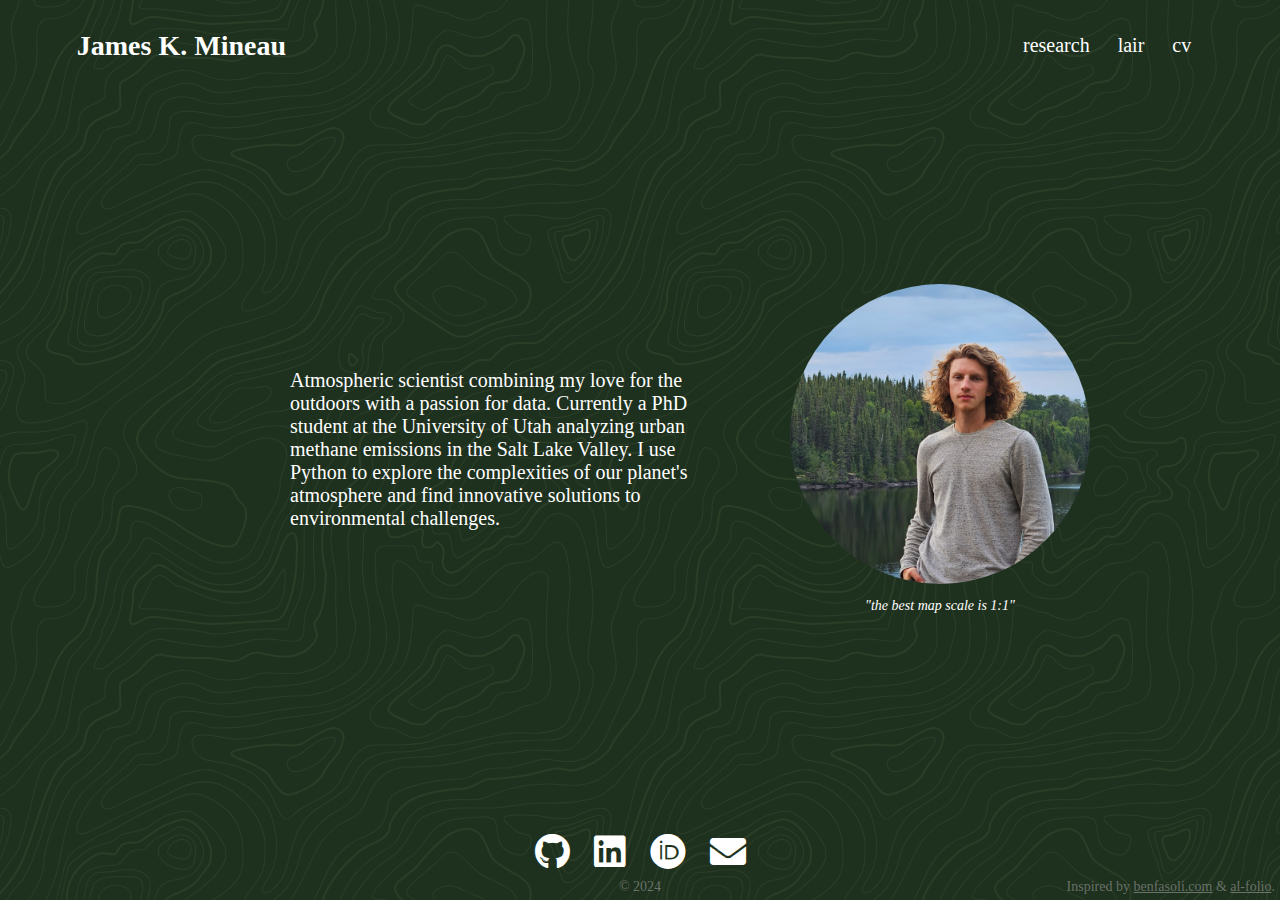
==== commit c5e9e4ee: "best map scale" ====
--- a/index.html
+++ b/index.html
@@ -8,49 +8,48 @@
     <link rel="stylesheet" href="styles.css">
     <link rel="stylesheet" href="https://cdnjs.cloudflare.com/ajax/libs/font-awesome/5.15.3/css/all.min.css">
   </head>
-  <body>
-    <section class="landing">
-      <nav>
-        <a href="index.html">
-          <h1>James K. Mineau</h1>
-        </a>
-        <div class="nav-links">
-          <ul>
-            <li><a href="research">research</a></li>
-            <li><a href="https://jamesmineau.chpc.utah.edu/lair">lair</a></li>
-            <li><a href="cv">cv</a></li>
-        </div>
-      </nav>
-      <main class="landing-content">
+  <body class="topo-background landing">
+    <nav>
+      <a href="index.html">
+        <h1>James K. Mineau</h1>
+      </a>
+      <div class="nav-links">
+        <ul>
+          <li><a href="research.html">research</a></li>
+          <li><a href="https://jamesmineau.chpc.utah.edu/lair">lair</a></li>
+          <li><a href="cv.pdf">cv</a></li>
+      </div>
+    </nav>
+    <main>
+      <div class="landing-content">
         <div class="landing-text">
           <p>Atmospheric scientist combining my love for the outdoors with a passion for data.
-             Currently a PhD student at the University of Utah analyzing urban methane emissions in the Salt Lake Valley.
-             I use Python to explore the complexities of our planet's atmosphere and find innovative solutions to environmental challenges.
+              Currently a PhD student at the University of Utah analyzing urban methane emissions in the Salt Lake Valley.
+              I use Python to explore the complexities of our planet's atmosphere and find innovative solutions to environmental challenges.
             </p>
         </div>
-        <div class="landing-image">
+        <figure class="landing-image">
           <img src="assets/images/james.jpg" alt="James K. Mineau">
+          <figcaption><em>"the best map scale is 1:1"</em></figcaption>
+        </figure>
+      </div>
+    </main>
+    <footer class="footer-content">
+      <div class="icons-container">
+        <a class="footer-icon" href="https://github.com/jmineau" target="_blank"><i class="fab fa-github"></i></a>
+        <a class="footer-icon" href="https://linkedin.com/in/james-mineau" target="_blank"><i class="fab fa-linkedin"></i></a>
+        <a class="footer-icon" href="https://orcid.org/0000-0002-2289-2252" target="_blank"><i class="fab fa-orcid"></i></a>
+        <a class="footer-icon" href="mailto:James.Mineau@utah.edu" target="_blank"><i class="fas fa-envelope"></i></a>
+      </div>
+      <div class="footer-text">
+        <div class="footer-textbox"></div>
+        <div class="footer-textbox copyright">
+          <p>&copy; 2024</p>
         </div>
-      </main>
-      <footer>
-        <div class="footer-content">
-          <div class="icons-container">
-            <a class="footer-icon" href="https://github.com/jmineau" target="_blank"><i class="fab fa-github"></i></a>
-            <a class="footer-icon" href="https://linkedin.com/in/james-mineau" target="_blank"><i class="fab fa-linkedin"></i></a>
-            <a class="footer-icon" href="https://orcid.org/0000-0002-2289-2252" target="_blank"><i class="fab fa-orcid"></i></a>
-            <a class="footer-icon" href="mailto:James.Mineau@utah.edu" target="_blank"><i class="fas fa-envelope"></i></a>
-          </div>
-          <div class="footer-text">
-            <div class="footer-textbox"></div>
-            <div class="footer-textbox copyright">
-              <p>&copy; 2024</p>
-            </div>
-            <div class="footer-textbox attribution">
-              <p>Inspired by <a href="https://benfasoli.com/">benfasoli.com</a> & <a href="https://github.com/alshedivat/al-folio\">al-folio</a>.</p>
-            </div>
-          </div>
+        <div class="footer-textbox attribution">
+          <p>Inspired by <a href="https://benfasoli.com/">benfasoli.com</a> & <a href="https://github.com/alshedivat/al-folio\">al-folio</a>.</p>
         </div>
-      </footer>
-    </section>
+      </div>
+    </footer>
   </body>
 </html>--- a/styles.css
+++ b/styles.css
@@ -3,10 +3,7 @@
     padding: 0;
 }
 
-.landing {
-    display: flex;
-    flex-direction: column;
-    justify-content: space-between;
+.topo-background {
     min-height: 100vh;
     width: 100%;
     /*Topography background from heropatterns.com (idea credit: Ben Fasoli)*/
@@ -51,6 +48,12 @@
     width: 100%;
 }
 
+.landing {
+    display: flex;
+    flex-direction: column;
+    justify-content: space-between;
+    color: white;
+}
 .landing-content {
     flex-grow: 1;
     display: flex;
@@ -58,9 +61,8 @@
     align-items: center;
     padding: 50px;
     margin-left: 100px;
-  }
+}
 .landing-text {
-    color: white;
     font-size: 20px;
     width: 400px;
     margin-right: 100px;
@@ -70,6 +72,11 @@
     height: 300px;
     border-radius: 50%;
     object-fit: cover; /* Ensures the image covers the area without losing its aspect ratio */
+}
+.landing-image figcaption {
+    text-align: center;
+    font-size: 14px;
+    margin-top: 10px;
 }
 
 footer {
